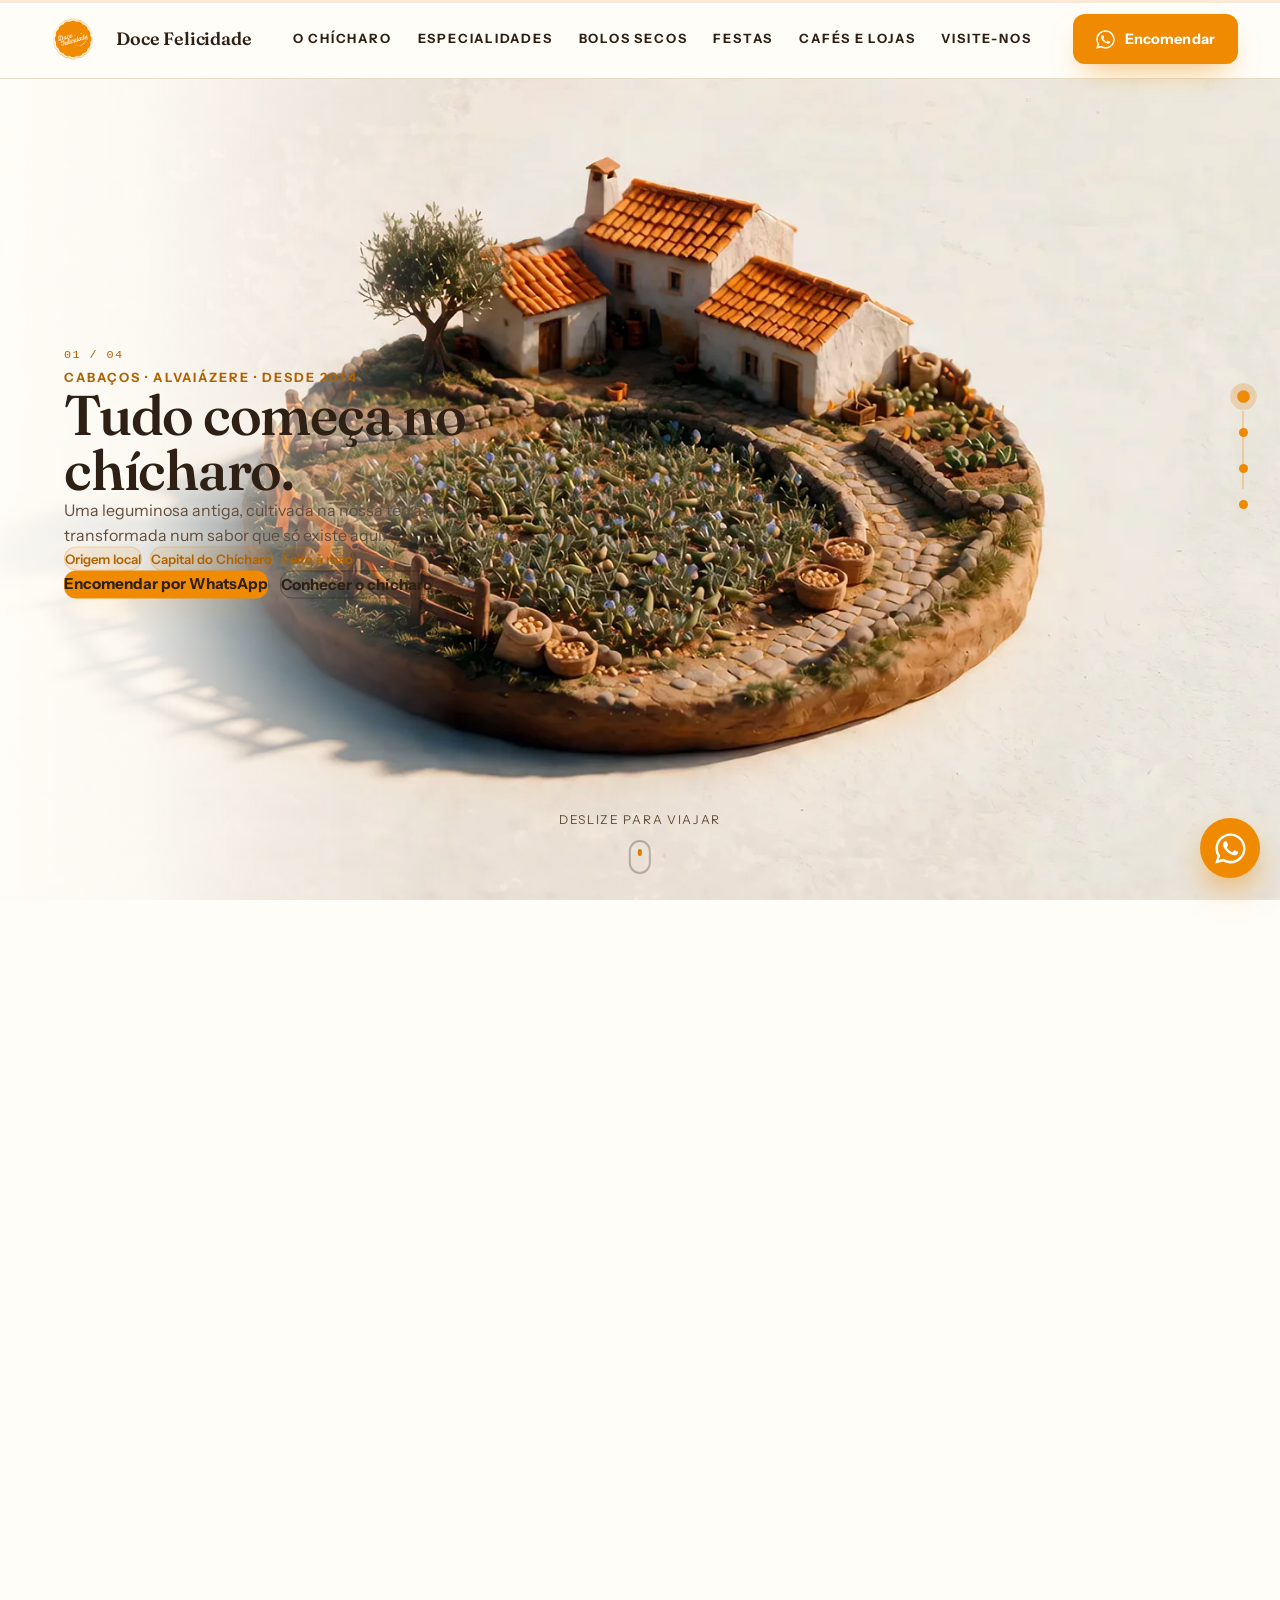
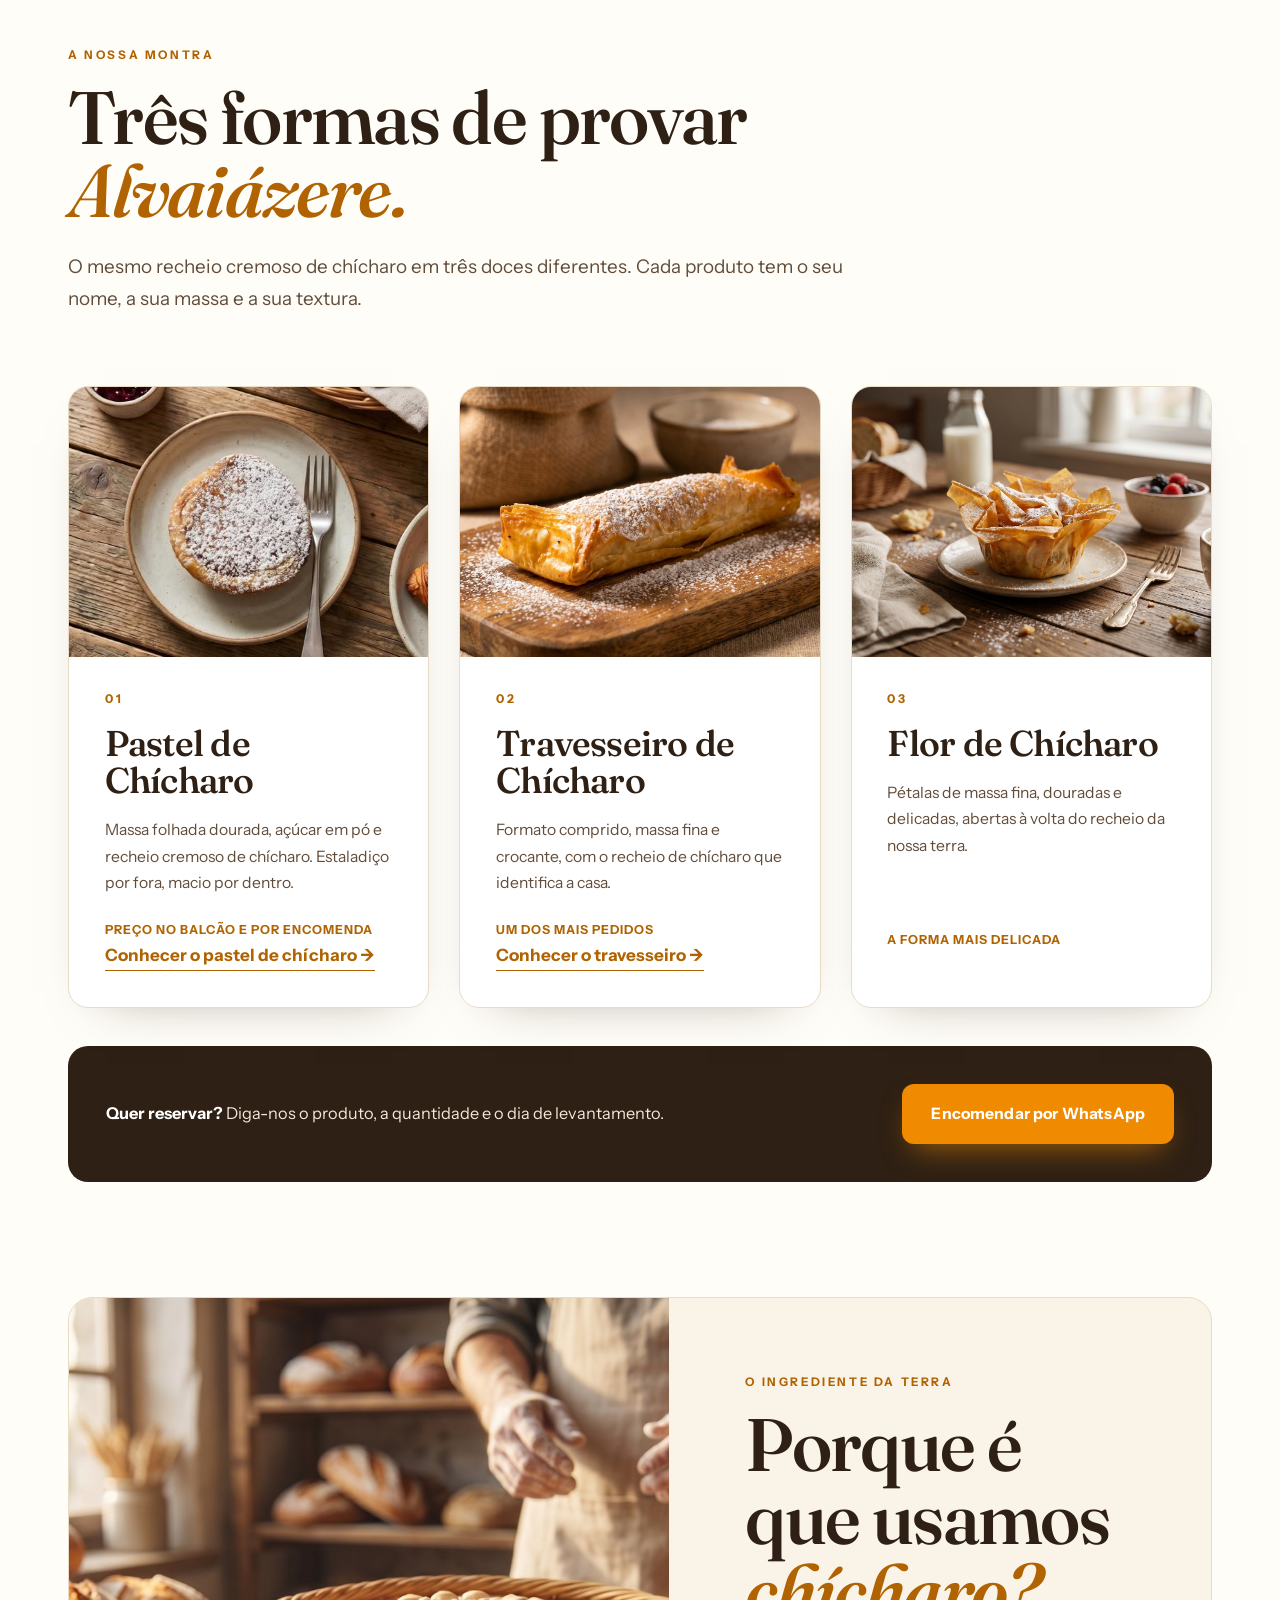
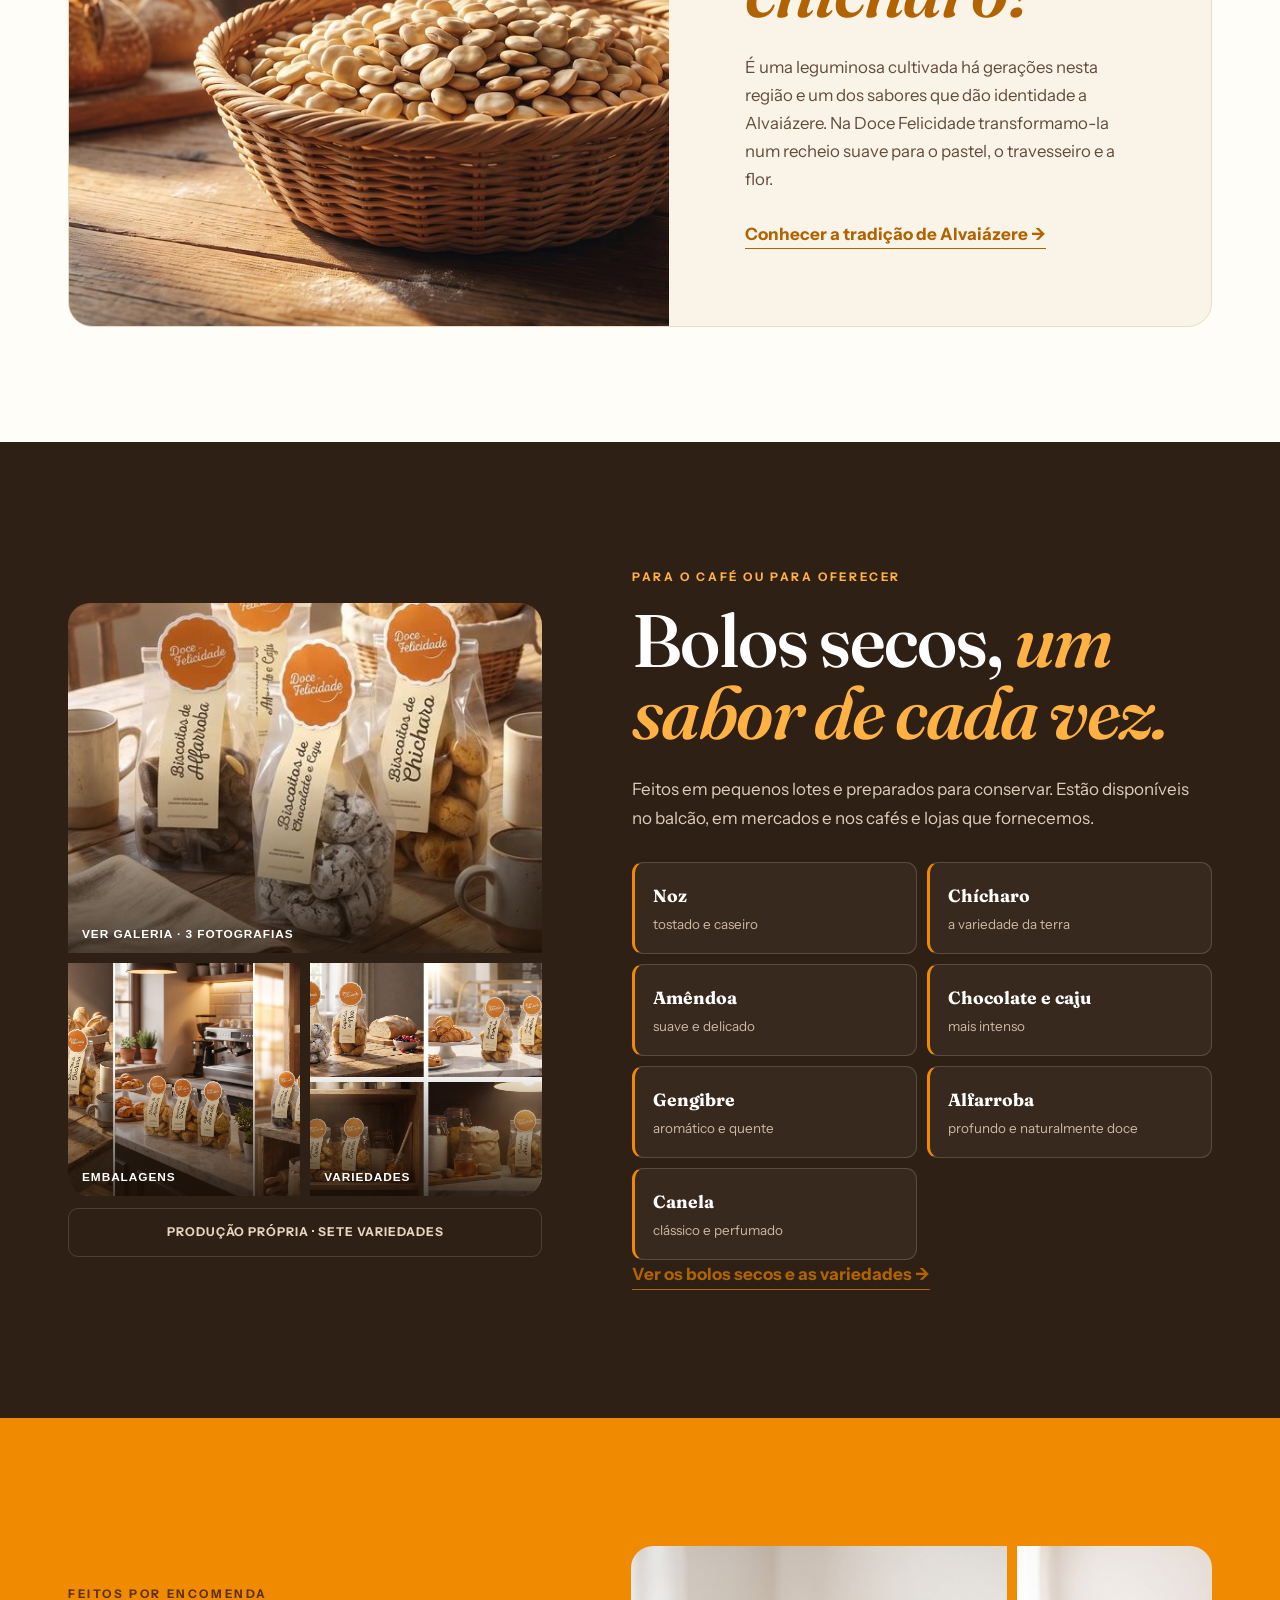
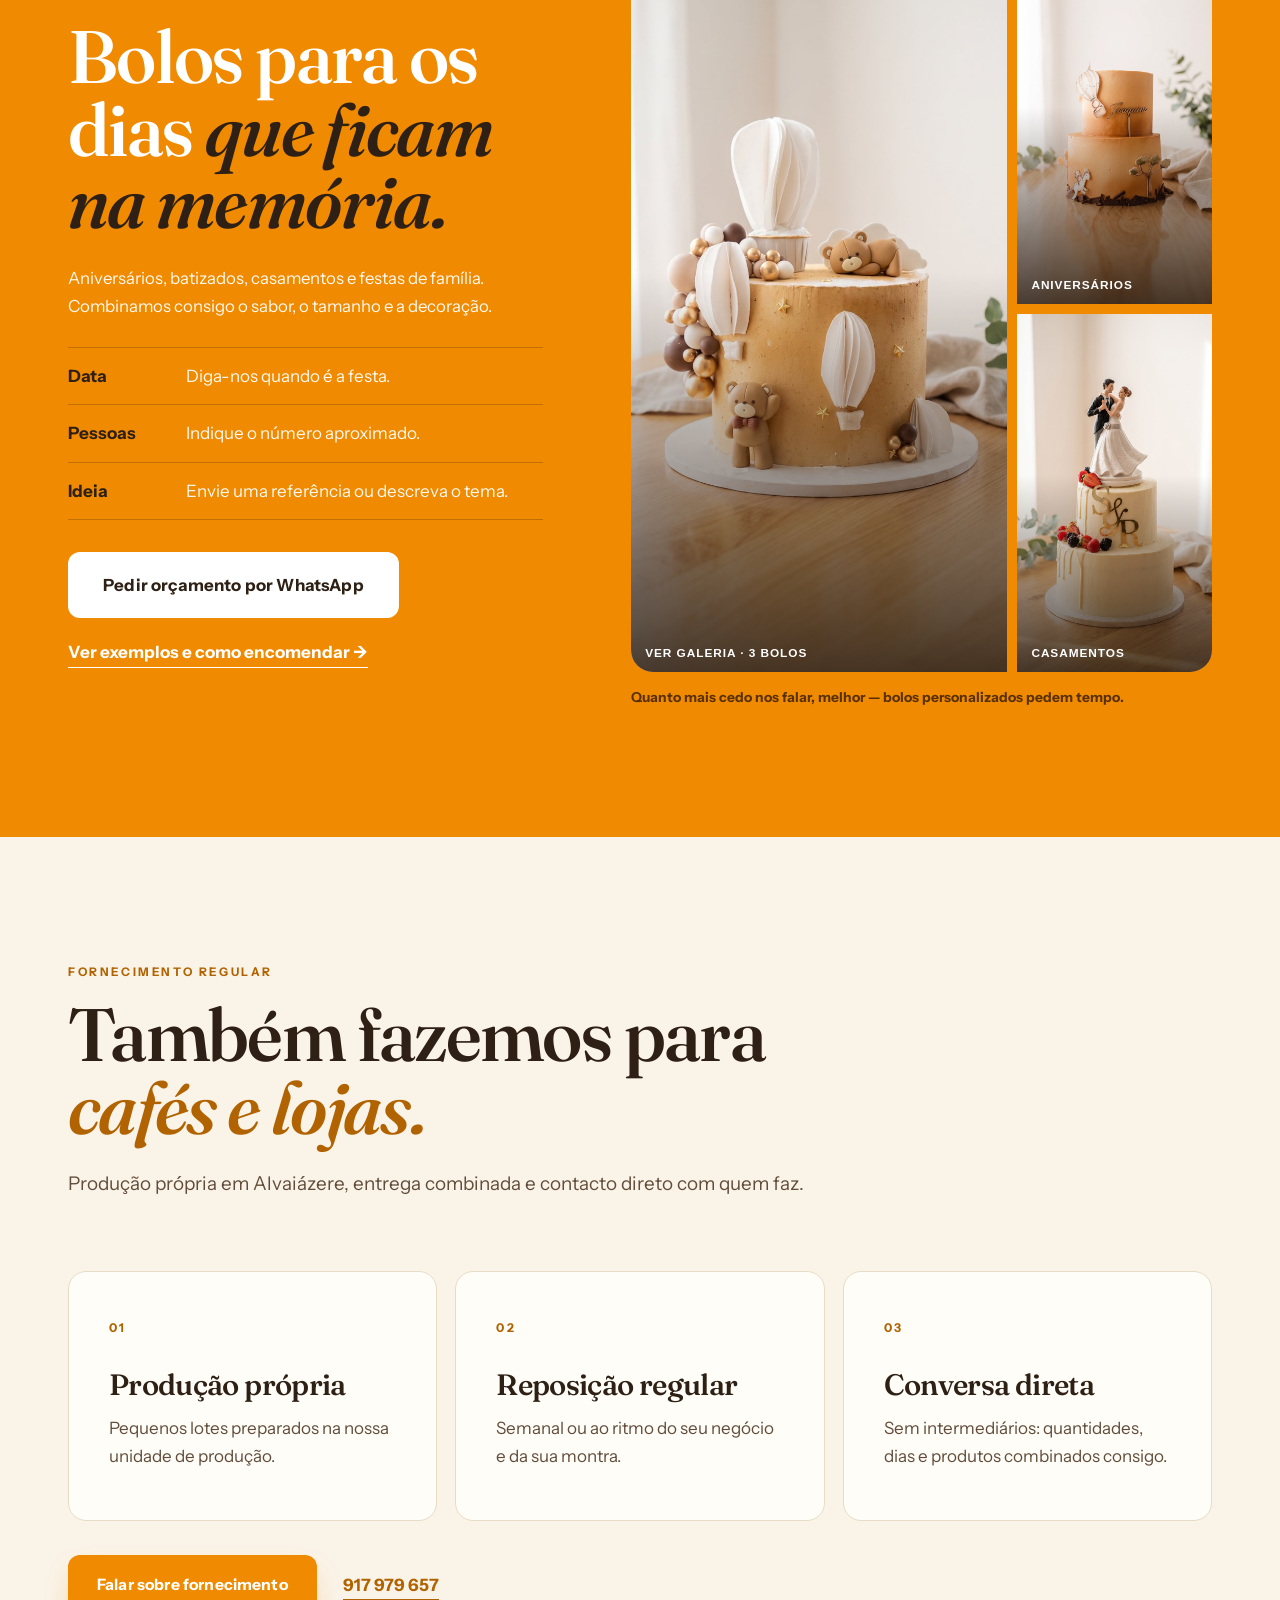
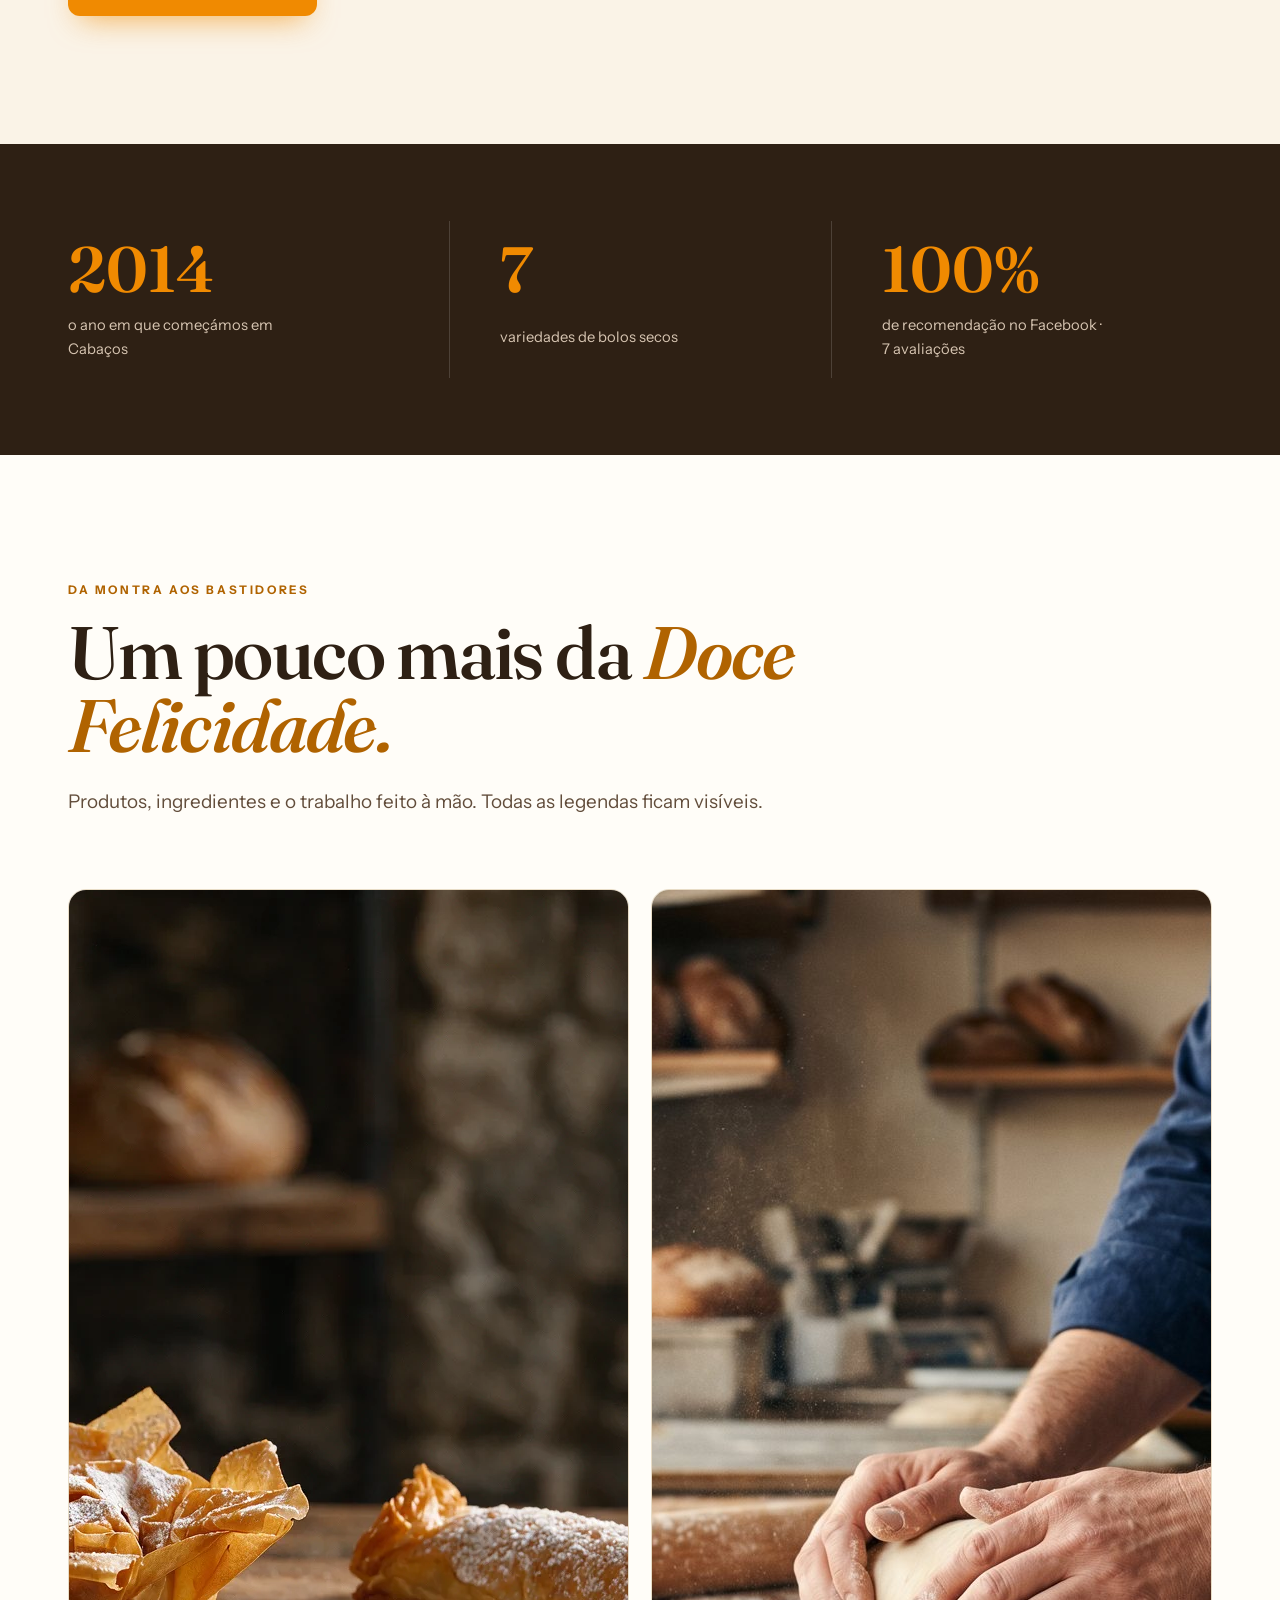
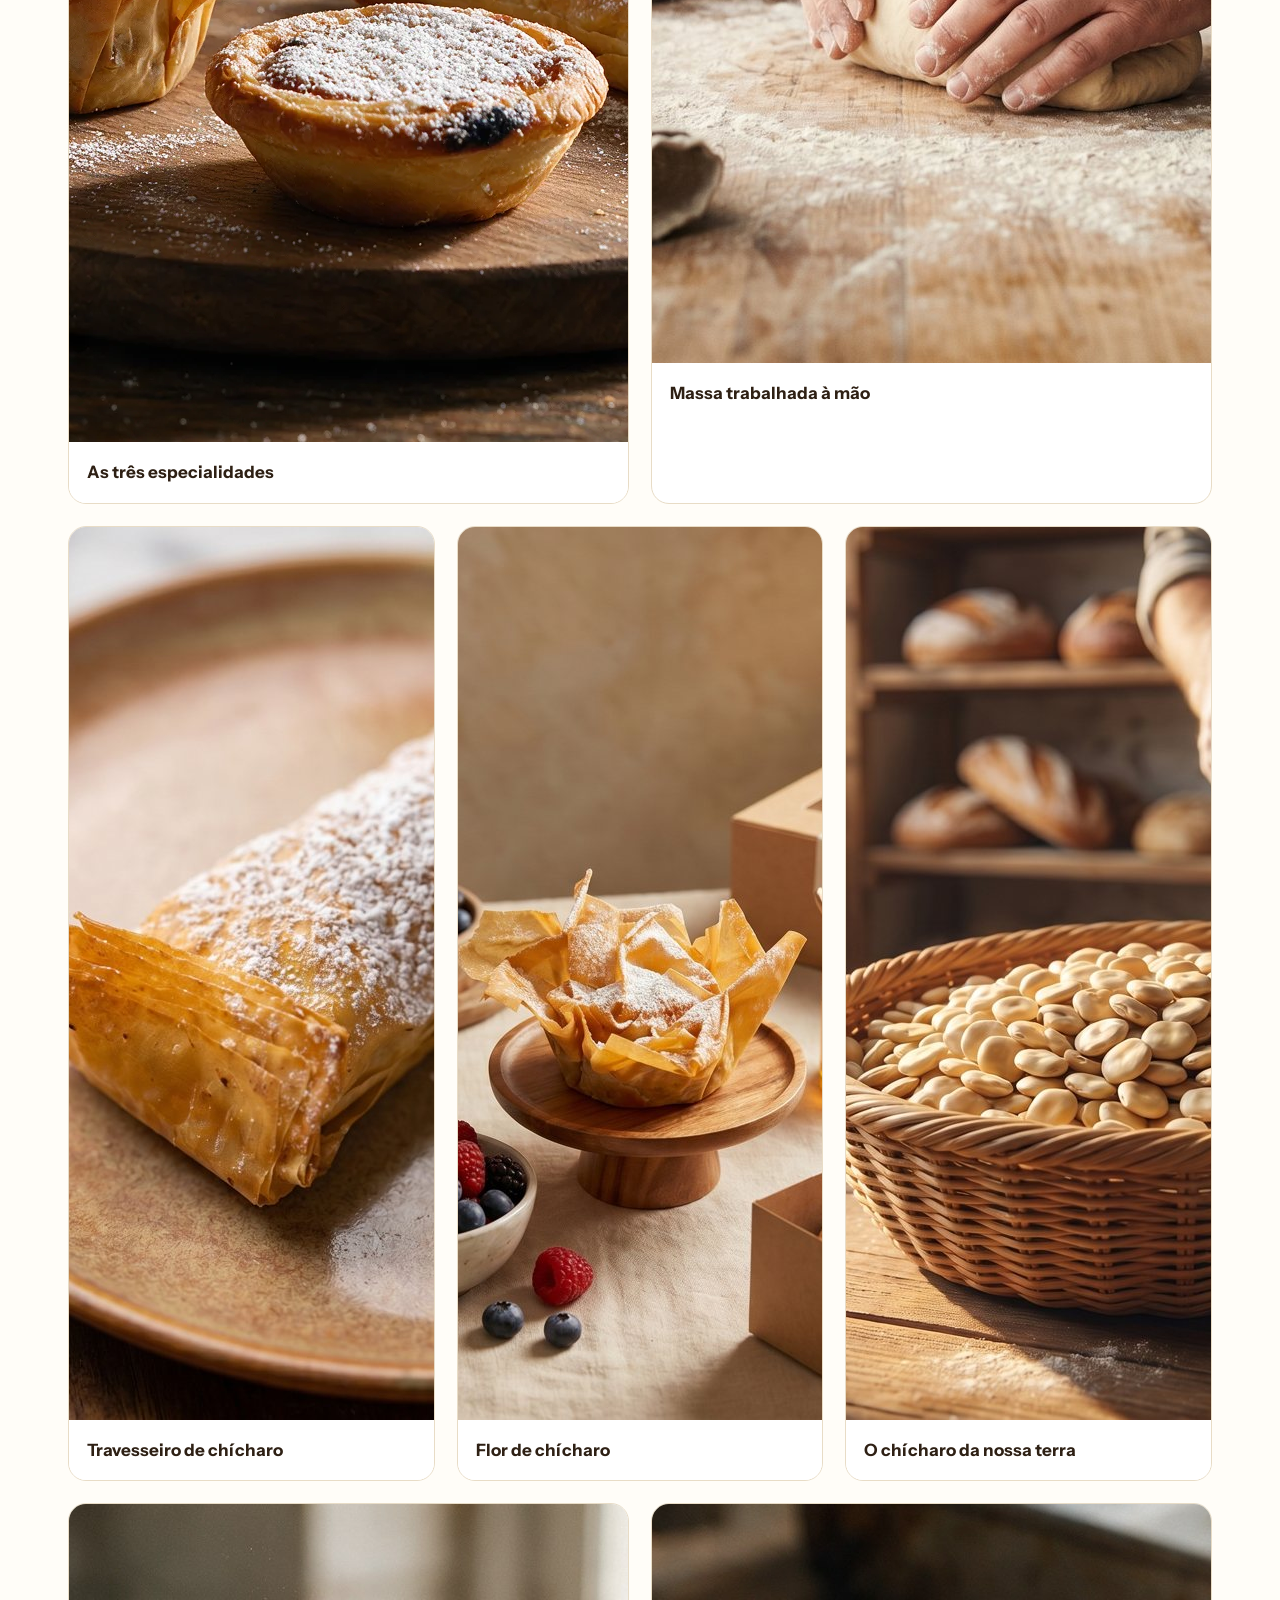
==== index.html @ 285cefdc "Garantir videos leves em ecras moveis" ====
<!DOCTYPE html>
<html lang="pt-PT">
<head>
  <meta charset="UTF-8" />
  <meta name="viewport" content="width=device-width, initial-scale=1.0" />
  <title>Doce Felicidade | Pastéis de Chícharo em Alvaiázere</title>
  <meta name="description" content="Pastéis, travesseiros e flores de chícharo feitos artesanalmente em Alvaiázere. Bolos secos e bolos de festa por encomenda." />
  <meta name="robots" content="index, follow, max-image-preview:large" />
  <link rel="canonical" href="https://docefelicidade.pt/" />
  <meta property="og:title" content="Doce Felicidade — Os doces da Capital do Chícharo" />
  <meta property="og:description" content="Doçaria artesanal de Alvaiázere desde 2014 — chícharo, travesseiros e bolos de festa por encomenda." />
  <meta property="og:image" content="https://docefelicidade.pt/imagens/especialidades-trio.webp" />
  <meta property="og:type" content="website" />
  <meta property="og:locale" content="pt_PT" />
  <meta property="og:url" content="https://docefelicidade.pt/" />
  <meta property="og:image:width" content="2048" />
  <meta property="og:image:height" content="1152" />
  <meta name="twitter:card" content="summary_large_image" />
  <meta name="twitter:title" content="Doce Felicidade | Pastéis de Chícharo em Alvaiázere" />
  <meta name="twitter:description" content="Doçaria artesanal de Alvaiázere: especialidades de chícharo, bolos secos e bolos de festa por encomenda." />
  <meta name="twitter:image" content="https://docefelicidade.pt/imagens/especialidades-trio.webp" />
  <link rel="icon" type="image/png" href="imagens/favicon.png" />
  <link rel="preload" as="image" href="assets/scroll-world/terra-poster.webp" />
  <link rel="preconnect" href="https://fonts.googleapis.com" />
  <link rel="preconnect" href="https://fonts.gstatic.com" crossorigin />
  <link href="https://fonts.googleapis.com/css2?family=Fraunces:ital,opsz,wght@0,9..144,400..700;1,9..144,400..700&family=Instrument+Sans:ital,wght@0,400..700;1,400..700&display=swap" rel="stylesheet" />
  <link rel="stylesheet" href="styles.css?v=20260718-4" />
  <script type="application/ld+json">
  {
    "@context": "https://schema.org",
    "@type": "Bakery",
    "@id": "https://docefelicidade.pt/#loja",
    "name": "Doce Felicidade",
    "url": "https://docefelicidade.pt/",
    "image": "https://docefelicidade.pt/imagens/logo.png",
    "telephone": "+351917979657",
    "email": "docefelicidade.2014@gmail.com",
    "foundingDate": "2014",
    "priceRange": "€",
    "servesCuisine": "Doçaria tradicional portuguesa",
    "address": {
      "@type": "PostalAddress",
      "streetAddress": "Rua dos Correios, n.º 32",
      "addressLocality": "Cabaços, Alvaiázere",
      "postalCode": "3250-359",
      "addressRegion": "Leiria",
      "addressCountry": "PT"
    },
    "areaServed": ["Cabaços", "Alvaiázere", "Leiria"],
    "hasMap": "https://www.google.com/maps/search/?api=1&query=Rua%20dos%20Correios%2032%2C%203250-359%20Caba%C3%A7os%2C%20Alvai%C3%A1zere",
    "openingHoursSpecification": [
      {
        "@type": "OpeningHoursSpecification",
        "dayOfWeek": ["Tuesday", "Wednesday", "Thursday", "Friday", "Saturday"],
        "opens": "07:30",
        "closes": "19:00"
      },
      {
        "@type": "OpeningHoursSpecification",
        "dayOfWeek": ["Sunday", "Monday"],
        "opens": "07:30",
        "closes": "13:00"
      }
    ],
    "sameAs": [
      "https://www.facebook.com/profile.php?id=100057396890422",
      "https://www.instagram.com/doce.felicidade.2014/"
    ]
  }
  </script>
</head>
<body>

  <!-- ===== NAV ===== -->
  <nav class="nav nav--solid">
    <a class="nav-logo" href="#top">
      <img src="imagens/logo.png" alt="Doce Felicidade" width="44" height="44" />
      <b>Doce Felicidade</b>
    </a>
    <div class="nav-links">
      <a href="#chicharo">O Chícharo</a>
      <a href="#especialidades">Especialidades</a>
      <a href="#bolos-secos">Bolos Secos</a>
      <a href="#festas">Festas</a>
      <a href="#cafes-e-lojas">Cafés e Lojas</a>
      <a href="#visitar">Visite-nos</a>
    </div>
    <div class="nav-cta">
      <a class="btn btn--primary" href="https://wa.me/351917979657?text=Ol%C3%A1!%20Vi%20o%20site%20da%20Doce%20Felicidade%20e%20queria%20fazer%20uma%20encomenda." target="_blank" rel="noopener">
        <svg viewBox="0 0 32 32" fill="currentColor" aria-hidden="true"><path d="M16 .4C7.4.4.5 7.3.5 15.9c0 2.8.7 5.4 2 7.8L.3 31.6l8.1-2.1c2.3 1.2 4.9 1.9 7.6 1.9 8.6 0 15.5-7 15.5-15.5S24.6.4 16 .4Zm0 28.3c-2.4 0-4.7-.6-6.7-1.8l-.5-.3-4.8 1.3 1.3-4.7-.3-.5a12.7 12.7 0 0 1-2-6.9C2.9 8.7 8.8 2.9 16 2.9S29 8.7 29 15.9 23.2 28.7 16 28.7Zm7.1-9.5c-.4-.2-2.3-1.1-2.6-1.3-.4-.1-.6-.2-.9.2-.3.4-1 1.3-1.2 1.5-.2.2-.4.3-.8.1-.4-.2-1.6-.6-3.1-1.9-1.1-1-1.9-2.3-2.2-2.7-.2-.4 0-.6.2-.8l.6-.7c.2-.2.3-.4.4-.7.1-.2 0-.5 0-.7-.1-.2-.9-2.1-1.2-2.9-.3-.8-.6-.7-.9-.7h-.8c-.2 0-.7.1-1 .5-.4.4-1.3 1.3-1.3 3.1s1.4 3.6 1.5 3.9c.2.2 2.7 4.2 6.6 5.9.9.4 1.6.6 2.2.8.9.3 1.7.2 2.4.1.7-.1 2.3-.9 2.6-1.8.3-.9.3-1.7.2-1.8-.1-.2-.3-.3-.7-.5Z"/></svg>
        Encomendar
      </a>
    </div>
    <button class="nav-burger" aria-label="Menu"><span></span><span></span><span></span></button>
  </nav>

  <span id="top"></span>

  <!-- ===== SCROLL WORLD — da terra ao sabor ===== -->
  <div id="scroll-world" aria-label="Uma viagem pela Doce Felicidade">
    <section data-sw-seo class="sw-seo-fallback">
      <h1>Os doces da Capital do Chícharo.</h1>
      <p>Uma viagem da terra de Alvaiázere à doçaria artesanal da Doce Felicidade.</p>
      <h2>Tudo começa no chícharo.</h2>
      <p>Uma leguminosa antiga, cultivada na nossa terra e transformada num sabor que só existe aqui.</p>
      <h2>Feito à mão, em Cabaços.</h2>
      <p>Pequenos lotes, massa trabalhada com tempo e recheio de chícharo preparado na nossa oficina.</p>
      <h2>Da nossa oficina para a região.</h2>
      <p>Ao balcão, nos mercados e nos cafés e lojas que recebem os nossos doces.</p>
      <h2>O sabor da nossa terra.</h2>
      <p>Pastel, travesseiro e flor de chícharo — três formas de provar Alvaiázere.</p>
      <p><a href="https://wa.me/351917979657?text=Ol%C3%A1!%20Vi%20o%20site%20da%20Doce%20Felicidade%20e%20queria%20fazer%20uma%20encomenda.">Encomendar por WhatsApp</a></p>
    </section>
  </div>

  <main class="after-world">
    <!-- ===== 01 · ESPECIALIDADES ===== -->
    <section class="specialties" id="especialidades">
      <div class="wrap">
        <header class="section-intro">
          <span class="eyebrow">A nossa montra</span>
          <h2>Três formas de provar <em>Alvaiázere.</em></h2>
          <p>O mesmo recheio cremoso de chícharo em três doces diferentes. Cada produto tem o seu nome, a sua massa e a sua textura.</p>
        </header>

        <div class="signature-grid">
          <article class="signature-card signature-card--pastel-solo">
            <img src="imagens/pastel-card.jpg" alt="Pastel de chícharo servido sozinho" width="520" height="880" loading="lazy" />
            <div class="signature-card__body">
              <span class="product-number">01</span>
              <h3>Pastel de Chícharo</h3>
              <p>Massa folhada dourada, açúcar em pó e recheio cremoso de chícharo. Estaladiço por fora, macio por dentro.</p>
              <span class="availability">Preço no balcão e por encomenda</span>
              <a class="text-link" href="pastel-de-chicharo/">Conhecer o pastel de chícharo →</a>
            </div>
          </article>

          <article class="signature-card">
            <img src="imagens/travesseiro-1.jpg" alt="Travesseiro de chícharo" width="1600" height="893" loading="lazy" />
            <div class="signature-card__body">
              <span class="product-number">02</span>
              <h3>Travesseiro de Chícharo</h3>
              <p>Formato comprido, massa fina e crocante, com o recheio de chícharo que identifica a casa.</p>
              <span class="availability">Um dos mais pedidos</span>
              <a class="text-link" href="travesseiro-de-chicharo/">Conhecer o travesseiro →</a>
            </div>
          </article>

          <article class="signature-card">
            <img src="imagens/flor-de-chicharo-1.jpg" alt="Flor de chícharo" width="1600" height="893" loading="lazy" />
            <div class="signature-card__body">
              <span class="product-number">03</span>
              <h3>Flor de Chícharo</h3>
              <p>Pétalas de massa fina, douradas e delicadas, abertas à volta do recheio da nossa terra.</p>
              <span class="availability">A forma mais delicada</span>
            </div>
          </article>
        </div>

        <div class="order-bar">
          <p><strong>Quer reservar?</strong> Diga-nos o produto, a quantidade e o dia de levantamento.</p>
          <a class="btn btn--primary" href="https://wa.me/351917979657?text=Ol%C3%A1!%20Queria%20fazer%20uma%20encomenda.%0AProduto%3A%20%0AQuantidade%3A%20%0AData%3A%20" target="_blank" rel="noopener">Encomendar por WhatsApp</a>
        </div>

        <article class="ingredient-story" id="chicharo">
          <div class="ingredient-story__image">
            <img src="imagens/chicharo-2.jpg" alt="Chícharo, a leguminosa tradicional de Alvaiázere" width="1600" height="893" loading="lazy" />
          </div>
          <div class="ingredient-story__copy">
            <span class="eyebrow">O ingrediente da terra</span>
            <h2>Porque é que usamos <em>chícharo?</em></h2>
            <p>É uma leguminosa cultivada há gerações nesta região e um dos sabores que dão identidade a Alvaiázere. Na Doce Felicidade transformamo-la num recheio suave para o pastel, o travesseiro e a flor.</p>
            <a class="text-link" href="https://www.cm-alvaiazere.pt/conhecer/capital-do-chicharo" target="_blank" rel="noopener">Conhecer a tradição de Alvaiázere →</a>
          </div>
        </article>
      </div>
    </section>

    <!-- ===== 02 · BOLOS SECOS ===== -->
    <section class="dry-cakes" id="bolos-secos">
      <div class="wrap dry-cakes__layout">
        <div class="dry-cakes__media">
          <div class="product-gallery product-gallery--dry" aria-label="Galeria de bolos secos">
            <button class="product-gallery__main" type="button" data-lightbox data-gallery="bolos-secos" data-full="imagens/bolos-secos-card.jpg" data-cap="Seleção de bolos secos da Doce Felicidade">
              <img src="imagens/bolos-secos-card.jpg" alt="Seleção de bolos secos da Doce Felicidade" width="510" height="880" loading="lazy" />
              <span>Ver galeria · 3 fotografias</span>
            </button>
            <button type="button" data-lightbox data-gallery="bolos-secos" data-full="imagens/bolos-secos-1.jpg" data-cap="Bolos secos em embalagem Doce Felicidade">
              <img src="imagens/bolos-secos-1.jpg" alt="Várias embalagens de bolos secos" width="1600" height="893" loading="lazy" />
              <span>Embalagens</span>
            </button>
            <button type="button" data-lightbox data-gallery="bolos-secos" data-full="imagens/bolos-secos-2.jpg" data-cap="Variedades de bolos secos">
              <img src="imagens/bolos-secos-2.jpg" alt="Diferentes variedades de bolos secos" width="1600" height="893" loading="lazy" />
              <span>Variedades</span>
            </button>
          </div>
          <span class="photo-label">Produção própria · sete variedades</span>
        </div>
        <div class="dry-cakes__copy">
          <span class="eyebrow">Para o café ou para oferecer</span>
          <h2>Bolos secos, <em>um sabor de cada vez.</em></h2>
          <p>Feitos em pequenos lotes e preparados para conservar. Estão disponíveis no balcão, em mercados e nos cafés e lojas que fornecemos.</p>
          <ul class="flavour-list" aria-label="Sete variedades de bolos secos">
            <li><strong>Noz</strong><span>tostado e caseiro</span></li>
            <li><strong>Chícharo</strong><span>a variedade da terra</span></li>
            <li><strong>Amêndoa</strong><span>suave e delicado</span></li>
            <li><strong>Chocolate e caju</strong><span>mais intenso</span></li>
            <li><strong>Gengibre</strong><span>aromático e quente</span></li>
            <li><strong>Alfarroba</strong><span>profundo e naturalmente doce</span></li>
            <li><strong>Canela</strong><span>clássico e perfumado</span></li>
          </ul>
          <a class="text-link" href="bolos-secos/">Ver os bolos secos e as variedades →</a>
        </div>
      </div>
    </section>

    <!-- ===== 03 · BOLOS DE FESTA ===== -->
    <section class="celebration" id="festas">
      <div class="wrap celebration__layout">
        <div class="celebration__copy">
          <span class="eyebrow">Feitos por encomenda</span>
          <h2>Bolos para os dias <em>que ficam na memória.</em></h2>
          <p>Aniversários, batizados, casamentos e festas de família. Combinamos consigo o sabor, o tamanho e a decoração.</p>
          <ul class="service-points">
            <li><strong>Data</strong><span>Diga-nos quando é a festa.</span></li>
            <li><strong>Pessoas</strong><span>Indique o número aproximado.</span></li>
            <li><strong>Ideia</strong><span>Envie uma referência ou descreva o tema.</span></li>
          </ul>
          <a class="btn btn--light btn--lg" href="https://wa.me/351917979657?text=Ol%C3%A1!%20Queria%20pedir%20or%C3%A7amento%20para%20um%20bolo%20de%20festa.%0AData%3A%20%0AN%C2%BA%20de%20pessoas%3A%20%0AIdeia%3A%20" target="_blank" rel="noopener">Pedir orçamento por WhatsApp</a>
          <a class="text-link text-link--light" href="bolos-de-festa/">Ver exemplos e como encomendar →</a>
        </div>
        <div class="celebration__media">
          <div class="product-gallery product-gallery--cakes" aria-label="Galeria de bolos de festa">
            <button class="product-gallery__main" type="button" data-lightbox data-gallery="bolos-festa" data-full="imagens/bolo-festa.jpg" data-cap="Bolo personalizado para aniversário">
              <img src="imagens/bolo-festa.jpg" alt="Bolo personalizado para aniversário" width="781" height="1400" loading="lazy" />
              <span>Ver galeria · 3 bolos</span>
            </button>
            <button type="button" data-lightbox data-gallery="bolos-festa" data-full="imagens/aniversario-2.jpg" data-cap="Bolo personalizado com tema de balão">
              <img src="imagens/aniversario-2.jpg" alt="Bolo personalizado com tema de balão" width="781" height="1400" loading="lazy" />
              <span>Aniversários</span>
            </button>
            <button type="button" data-lightbox data-gallery="bolos-festa" data-full="imagens/aniversario-3.jpg" data-cap="Bolo de casamento com frutos vermelhos">
              <img src="imagens/aniversario-3.jpg" alt="Bolo de casamento com frutos vermelhos" width="781" height="1400" loading="lazy" />
              <span>Casamentos</span>
            </button>
          </div>
          <p>Quanto mais cedo nos falar, melhor — bolos personalizados pedem tempo.</p>
        </div>
      </div>
    </section>

    <!-- ===== 04 · PARA CAFÉS E LOJAS ===== -->
    <section class="trade" id="cafes-e-lojas">
      <div class="wrap">
        <header class="section-intro section-intro--compact">
          <span class="eyebrow">Fornecimento regular</span>
          <h2>Também fazemos para <em>cafés e lojas.</em></h2>
          <p>Produção própria em Alvaiázere, entrega combinada e contacto direto com quem faz.</p>
        </header>
        <div class="trade-grid">
          <article><span>01</span><h3>Produção própria</h3><p>Pequenos lotes preparados na nossa unidade de produção.</p></article>
          <article><span>02</span><h3>Reposição regular</h3><p>Semanal ou ao ritmo do seu negócio e da sua montra.</p></article>
          <article><span>03</span><h3>Conversa direta</h3><p>Sem intermediários: quantidades, dias e produtos combinados consigo.</p></article>
        </div>
        <div class="trade-cta">
          <a class="btn btn--primary" href="https://wa.me/351917979657?text=Ol%C3%A1!%20Tenho%20um%20caf%C3%A9%2Floja%20e%20gostava%20de%20saber%20mais%20sobre%20fornecimento%20regular." target="_blank" rel="noopener">Falar sobre fornecimento</a>
          <a class="phone-link" href="tel:+351917979657">917 979 657</a>
        </div>
      </div>
    </section>

    <!-- ===== 05 · PROVA REAL ===== -->
    <section class="proof-band" id="confianca" aria-label="Factos sobre a Doce Felicidade">
      <div class="wrap proof-band__grid">
        <div><strong>2014</strong><span>o ano em que começámos em Cabaços</span></div>
        <div><strong>7</strong><span>variedades de bolos secos</span></div>
        <a href="https://www.facebook.com/profile.php?id=100057396890422" target="_blank" rel="noopener"><strong>100%</strong><span>de recomendação no Facebook · 7 avaliações</span></a>
      </div>
    </section>

    <!-- ===== 06 · GALERIA ===== -->
    <section class="gallery" id="galeria">
      <div class="wrap">
        <header class="section-intro section-intro--compact">
          <span class="eyebrow">Da montra aos bastidores</span>
          <h2>Um pouco mais da <em>Doce Felicidade.</em></h2>
          <p>Produtos, ingredientes e o trabalho feito à mão. Todas as legendas ficam visíveis.</p>
        </header>
        <div class="gallery-grid">
          <figure class="gallery-item gallery-item--wide" data-lightbox data-gallery="galeria-geral" data-full="imagens/especialidades-trio.webp" data-cap="Pastel, travesseiro e flor de chícharo">
            <img src="imagens/especialidades-trio.webp" alt="Pastel, travesseiro e flor de chícharo" width="2048" height="1152" loading="lazy" />
            <figcaption>As três especialidades</figcaption>
          </figure>
          <figure class="gallery-item gallery-item--wide" data-lightbox data-gallery="galeria-geral" data-full="imagens/bastidores-1.jpg" data-cap="Massa trabalhada à mão">
            <img src="imagens/bastidores-1.jpg" alt="Mãos a trabalhar a massa artesanalmente" width="1600" height="1073" loading="lazy" />
            <figcaption>Massa trabalhada à mão</figcaption>
          </figure>
          <figure class="gallery-item" data-lightbox data-gallery="galeria-geral" data-full="imagens/travesseiro-2.jpg" data-cap="Travesseiro de chícharo">
            <img src="imagens/travesseiro-2.jpg" alt="Travesseiro de chícharo" width="1600" height="893" loading="lazy" />
            <figcaption>Travesseiro de chícharo</figcaption>
          </figure>
          <figure class="gallery-item" data-lightbox data-gallery="galeria-geral" data-full="imagens/flor-de-chicharo-2.jpg" data-cap="Flor de chícharo">
            <img src="imagens/flor-de-chicharo-2.jpg" alt="Flor de chícharo" width="1600" height="893" loading="lazy" />
            <figcaption>Flor de chícharo</figcaption>
          </figure>
          <figure class="gallery-item" data-lightbox data-gallery="galeria-geral" data-full="imagens/chicharo-2.jpg" data-cap="Chícharo de Alvaiázere">
            <img src="imagens/chicharo-2.jpg" alt="Chícharo de Alvaiázere" width="1600" height="893" loading="lazy" />
            <figcaption>O chícharo da nossa terra</figcaption>
          </figure>
          <figure class="gallery-item gallery-item--wide" data-lightbox data-gallery="galeria-geral" data-full="imagens/finalizados-pastel-chicharo.jpg" data-cap="Pastéis de chícharo finalizados à mão">
            <img src="imagens/finalizados-pastel-chicharo.jpg" alt="Pastéis de chícharo a receber açúcar em pó, finalizados à mão" width="1760" height="1328" loading="lazy" />
            <figcaption>Finalizados à mão</figcaption>
          </figure>
          <figure class="gallery-item gallery-item--wide" data-lightbox data-gallery="galeria-geral" data-full="imagens/ingredientes-chicharo.jpg" data-cap="Chícharo e ingredientes da nossa produção">
            <img src="imagens/ingredientes-chicharo.jpg" alt="Chícharo, farinha, ovos, açúcar e manteiga usados na produção" width="1760" height="1328" loading="lazy" />
            <figcaption>Ingredientes da nossa produção</figcaption>
          </figure>
        </div>
      </div>
    </section>

    <!-- ===== 07 · QUEM SOMOS ===== -->
    <section class="about" id="sobre">
      <div class="wrap about__layout">
        <div class="about__media">
          <img src="imagens/bastidores-1.jpg" alt="Mãos a trabalhar a massa na oficina" width="1600" height="1073" loading="lazy" />
        </div>
        <div class="about__copy">
          <span class="eyebrow">Uma família de Cabaços</span>
          <h2>Quem vende é quem <em>amassa, recheia e coze.</em></h2>
          <p>A Doce Felicidade nasceu em 2014. Trabalhamos em pequenos lotes, com tempo e contacto direto com quem encomenda.</p>
          <p>Vendemos ao balcão, em mercados da região, por encomenda e através dos cafés e lojas que recebem os nossos produtos.</p>
        </div>
      </div>
    </section>

    <!-- ===== 08 · COMO ENCOMENDAR ===== -->
    <section class="ordering" id="como-encomendar">
      <div class="wrap">
        <header class="section-intro section-intro--compact">
          <span class="eyebrow">É simples</span>
          <h2>Como fazer uma <em>encomenda.</em></h2>
        </header>
        <ol class="order-steps">
          <li><span>01</span><div><h3>Escolha</h3><p>Diga-nos se quer pastel, travesseiro, flor, bolos secos ou um bolo de festa.</p></div></li>
          <li><span>02</span><div><h3>Fale connosco</h3><p>Envie uma mensagem com quantidades e data. Respondemos e combinamos tudo consigo.</p></div></li>
          <li><span>03</span><div><h3>Levante ou receba</h3><p>Levantamento na loja de Cabaços ou entrega a combinar na região de Alvaiázere.</p></div></li>
        </ol>
        <div class="ordering__cta">
          <a class="btn btn--primary btn--lg" href="https://wa.me/351917979657?text=Ol%C3%A1!%20Vi%20o%20site%20da%20Doce%20Felicidade%20e%20queria%20fazer%20uma%20encomenda." target="_blank" rel="noopener">Começar encomenda no WhatsApp</a>
        </div>
      </div>
    </section>

    <!-- ===== 09 · VISITE-NOS ===== -->
    <section class="store" id="visitar">
      <div class="store__photo">
        <img src="imagens/exterior-loja.jpg" alt="Exterior real da loja Doce Felicidade em Cabaços" width="1600" height="1069" loading="lazy" />
      </div>
      <div class="wrap store__card-wrap">
        <address class="store-card">
          <span class="eyebrow">A loja em Cabaços</span>
          <h2>Venha visitar-<em>nos.</em></h2>
          <p class="store-card__name">Doce Felicidade</p>
          <p><strong>Rua dos Correios, n.º 32</strong><br />3250-359 Cabaços, Alvaiázere</p>
          <div class="store-hours">
            <p><strong>Terça a sábado</strong><br /><time datetime="07:30">07:30</time>–<time datetime="19:00">19:00</time></p>
            <p><strong>Domingo e segunda</strong><br /><time datetime="07:30">07:30</time>–<time datetime="13:00">13:00</time></p>
          </div>
          <p><a href="tel:+351917979657">917 979 657</a><br /><a href="mailto:docefelicidade.2014@gmail.com">docefelicidade.2014@gmail.com</a></p>
          <div class="store-card__actions">
            <a class="btn btn--primary" href="https://www.google.com/maps/search/?api=1&query=Rua%20dos%20Correios%2032%2C%203250-359%20Caba%C3%A7os%2C%20Alvai%C3%A1zere" target="_blank" rel="noopener">Abrir no Google Maps</a>
            <a class="text-link" href="https://wa.me/351917979657?text=Ol%C3%A1!%20Vi%20o%20site%20da%20Doce%20Felicidade%20e%20queria%20fazer%20uma%20encomenda." target="_blank" rel="noopener">Falar connosco →</a>
          </div>
        </address>
      </div>
    </section>
  </main>

  <!-- ===== FOOTER ===== -->
  <footer class="site-footer">
    <div class="wrap site-footer__grid">
      <div class="site-footer__brand">
        <img src="imagens/logo.png" alt="Doce Felicidade" width="640" height="453" />
        <div><strong>Doce Felicidade</strong><span>Doçaria artesanal · Cabaços · desde 2014</span></div>
      </div>
      <nav class="site-footer__links" aria-label="Rodapé">
      <a href="pastel-de-chicharo/">Pastel de chícharo</a>
      <a href="travesseiro-de-chicharo/">Travesseiro</a>
      <a href="bolos-secos/">Bolos secos</a>
      <a href="bolos-de-festa/">Bolos de festa</a>
      <a href="lojas/">Visite-nos</a>
      </nav>
      <div class="site-footer__contact">
        <a href="tel:+351917979657">917 979 657</a>
        <a href="mailto:docefelicidade.2014@gmail.com">docefelicidade.2014@gmail.com</a>
        <a href="https://www.instagram.com/doce.felicidade.2014/" target="_blank" rel="noopener">Instagram</a>
        <a href="https://www.facebook.com/profile.php?id=100057396890422" target="_blank" rel="noopener">Facebook</a>
      </div>
    </div>
    <div class="wrap site-footer__bottom">
      <span>© 2014–<span id="year">2026</span> Doce Felicidade.</span>
      <span>Rua dos Correios, 32 · Cabaços</span>
    </div>
  </footer>

  <!-- ===== FLOATING WHATSAPP ===== -->
  <a class="wa-float" href="https://wa.me/351917979657?text=Ol%C3%A1!%20Vi%20o%20site%20da%20Doce%20Felicidade%20e%20queria%20fazer%20uma%20encomenda." target="_blank" rel="noopener" aria-label="Encomendar pelo WhatsApp">
    <svg viewBox="0 0 32 32" fill="currentColor" aria-hidden="true"><path d="M16 .4C7.4.4.5 7.3.5 15.9c0 2.8.7 5.4 2 7.8L.3 31.6l8.1-2.1c2.3 1.2 4.9 1.9 7.6 1.9 8.6 0 15.5-7 15.5-15.5S24.6.4 16 .4Zm0 28.3c-2.4 0-4.7-.6-6.7-1.8l-.5-.3-4.8 1.3 1.3-4.7-.3-.5a12.7 12.7 0 0 1-2-6.9C2.9 8.7 8.8 2.9 16 2.9S29 8.7 29 15.9 23.2 28.7 16 28.7Zm7.1-9.5c-.4-.2-2.3-1.1-2.6-1.3-.4-.1-.6-.2-.9.2-.3.4-1 1.3-1.2 1.5-.2.2-.4.3-.8.1-.4-.2-1.6-.6-3.1-1.9-1.1-1-1.9-2.3-2.2-2.7-.2-.4 0-.6.2-.8l.6-.7c.2-.2.3-.4.4-.7.1-.2 0-.5 0-.7-.1-.2-.9-2.1-1.2-2.9-.3-.8-.6-.7-.9-.7h-.8c-.2 0-.7.1-1 .5-.4.4-1.3 1.3-1.3 3.1s1.4 3.6 1.5 3.9c.2.2 2.7 4.2 6.6 5.9.9.4 1.6.6 2.2.8.9.3 1.7.2 2.4.1.7-.1 2.3-.9 2.6-1.8.3-.9.3-1.7.2-1.8-.1-.2-.3-.3-.7-.5Z"/></svg>
  </a>

  <!-- ===== LIGHTBOX ===== -->
  <div class="lightbox" id="lightbox">
    <div class="lb-stage">
      <img class="lb-img" src="" alt="" />
      <div class="lb-cap"></div>
    </div>
    <button class="lb-close" aria-label="Fechar">✕</button>
    <button class="lb-prev" aria-label="Anterior">‹</button>
    <button class="lb-next" aria-label="Seguinte">›</button>
  </div>

  <!-- ===== SCRIPTS ===== -->
  <script src="vendor/lenis.min.js"></script>
  <script src="scroll-world-engine.js?v=20260718-4"></script>
  <script>
    mountScrollWorld(document.getElementById("scroll-world"), {
      hint: "Deslize para viajar",
      nav: false,
      atmosphere: false,
      diveScroll: 1.5,
      connScroll: 0.9,
      crossfade: 0.18,
      sectionCrossfades: [0.18, 0.18, 0.48],
      scrollMobileFactor: 1.2,
      sections: [
        {
          id: "terra", label: "A terra",
          still: "assets/scroll-world/terra.webp",
          poster: "assets/scroll-world/terra-poster.webp",
          posterMobile: "assets/scroll-world/terra-poster-m.webp?v=20260718-3",
          clip: "assets/scroll-world/video/terra.mp4",
          clipMobile: "assets/scroll-world/video/terra-m.mp4?v=20260718-3",
          accent: "#d97c00", scroll: 1.65, linger: 0.22,
          eyebrow: "Cabaços · Alvaiázere · desde 2014",
          title: "Tudo começa no chícharo.",
          body: "Uma leguminosa antiga, cultivada na nossa terra e transformada num sabor que só existe aqui.",
          tags: ["Origem local", "Capital do Chícharo", "Feito à mão"],
          cta: {
            primary: { label: "Encomendar por WhatsApp", href: "https://wa.me/351917979657?text=Ol%C3%A1!%20Vi%20o%20site%20da%20Doce%20Felicidade%20e%20queria%20fazer%20uma%20encomenda." },
            secondary: { label: "Conhecer o chícharo", href: "#chicharo" }
          }
        },
        {
          id: "oficina", label: "A oficina",
          still: "assets/scroll-world/oficina.webp",
          poster: "assets/scroll-world/oficina-poster.webp",
          posterMobile: "assets/scroll-world/oficina-poster-m.webp?v=20260718-3",
          clip: "assets/scroll-world/video/oficina.mp4",
          clipMobile: "assets/scroll-world/video/oficina-m.mp4?v=20260718-3",
          accent: "#f08a01", scroll: 1.55, linger: 0.28,
          eyebrow: "Pequenos lotes",
          title: "Feito à mão, em Cabaços.",
          body: "Massa trabalhada com tempo e recheio de chícharo preparado na nossa oficina familiar.",
          tags: ["Produção própria", "Desde 2014"]
        },
        {
          id: "comunidade", label: "A comunidade",
          still: "assets/scroll-world/comunidade.webp",
          poster: "assets/scroll-world/comunidade-poster.webp",
          posterMobile: "assets/scroll-world/comunidade-poster-m.webp?v=20260718-3",
          clip: "assets/scroll-world/video/comunidade.mp4",
          clipMobile: "assets/scroll-world/video/comunidade-m.mp4?v=20260718-3",
          accent: "#d97c00", scroll: 1.5, linger: 0.25,
          eyebrow: "Da oficina para a região",
          title: "Um doce que aproxima.",
          body: "Ao balcão, nos mercados e nos cafés e lojas que recebem regularmente os nossos doces.",
          tags: ["Cafés e lojas", "Mercados", "Encomendas"]
        },
        {
          id: "produtos", label: "O sabor",
          still: "assets/scroll-world/produtos.webp",
          poster: "assets/scroll-world/produtos-poster.webp",
          posterMobile: "assets/scroll-world/produtos-poster-m.webp?v=20260718-3",
          clip: "assets/scroll-world/video/produtos.mp4",
          clipMobile: "assets/scroll-world/video/produtos-m.mp4?v=20260718-3",
          accent: "#f08a01", scroll: 1.8, linger: 0.46,
          eyebrow: "O sabor da nossa terra",
          title: "Três formas de provar Alvaiázere.",
          body: "Pastel, travesseiro e flor de chícharo — escolha o seu e fale diretamente connosco.",
          tags: ["Pastel", "Travesseiro", "Flor de Chícharo"],
          cta: {
            primary: { label: "Encomendar por WhatsApp", href: "https://wa.me/351917979657?text=Ol%C3%A1!%20Vi%20o%20site%20da%20Doce%20Felicidade%20e%20queria%20fazer%20uma%20encomenda." },
            secondary: { label: "Ver especialidades", href: "#especialidades" }
          }
        }
      ],
      connectors: [
        "assets/scroll-world/video/terra-oficina.mp4",
        "assets/scroll-world/video/oficina-comunidade.mp4",
        null
      ],
      connectorsMobile: [
        "assets/scroll-world/video/terra-oficina-m.mp4?v=20260718-3",
        "assets/scroll-world/video/oficina-comunidade-m.mp4?v=20260718-3",
        null
      ]
    });
  </script>
  <script src="scroll-cinematic.js"></script>
</body>
</html>
---- styles.css ----
/* ===========================================================
   Doce Felicidade — REDESIGN "Jornal da Padaria"
   Editorial · rústico-premium · LARANJA #F08A01 + BRANCO
   =========================================================== */
:root {
  --orange:      #f08a01;   /* sampled from logo.png */
  --orange-600:  #d97c00;
  --orange-700:  #b06300;
  --orange-tint: #fdf1df;
  --paper:       #fffdf8;   /* base */
  --cream:       #faf3e7;
  --cream-2:     #f3e8d5;
  --line:        #e8dcc6;
  --ink:         #2e2014;   /* deep warm brown */
  --ink-soft:    #624d3b;
  --maxw:        1240px;
  --serif: "Fraunces", "Georgia", serif;
  --sans:  "Instrument Sans", system-ui, -apple-system, sans-serif;
  --sh:    0 24px 60px -28px rgba(46, 32, 20, .45);
  --sh-sm: 0 10px 30px -16px rgba(46, 32, 20, .35);
}

* { margin: 0; padding: 0; box-sizing: border-box; }
html { -webkit-text-size-adjust: 100%; scrollbar-width: thin; scrollbar-color: var(--orange) var(--cream); }
body {
  background: var(--paper);
  color: var(--ink);
  font-family: var(--sans);
  font-size: 17px;
  line-height: 1.68;
  overflow-x: hidden;
  -webkit-font-smoothing: antialiased;
}
img { display: block; max-width: 100%; }
a { color: inherit; text-decoration: none; }
::selection { background: var(--orange); color: #fff; }

h1, h2, h3 { font-family: var(--serif); font-weight: 560; line-height: .98; letter-spacing: -0.022em; }
em.o { font-style: italic; color: var(--orange); }

.wrap { max-width: var(--maxw); margin: 0 auto; padding: 0 clamp(20px, 4vw, 48px); }
.sec { padding: clamp(72px, 10vw, 150px) 0; }
.sec--cream { background: var(--cream); }
.sec--rule { border-top: 1px solid var(--line); }

/* numbered editorial section head */
.sec-head { display: flex; align-items: baseline; gap: 18px; margin-bottom: clamp(36px, 5vw, 64px); }
.sec-head .no { font-family: var(--serif); font-style: italic; font-size: 1.05rem; color: var(--orange); flex: none; }
.sec-head .rule { flex: 1; height: 1px; background: var(--line); align-self: center; }
.sec-head .lbl { font-size: .78rem; font-weight: 700; letter-spacing: .26em; text-transform: uppercase; color: var(--ink-soft); flex: none; }
.sec-title { font-size: clamp(2.6rem, 6.4vw, 5rem); margin-bottom: clamp(20px, 3vw, 34px); }
.sec-title.center { text-align: center; }
.lead { color: var(--ink-soft); font-size: 1.12rem; max-width: 58ch; }

/* ---------- Buttons ---------- */
.btn {
  display: inline-flex; align-items: center; gap: 10px;
  font-weight: 700; font-size: .98rem; letter-spacing: .01em;
  padding: 16px 28px; border-radius: 12px; cursor: pointer;
  border: 1.5px solid transparent; transition: transform .25s ease, box-shadow .25s ease, background .25s, color .25s, border-color .25s;
  white-space: nowrap;
}
.btn svg { width: 19px; height: 19px; flex: none; }
.btn--primary { background: var(--orange); color: #fff; box-shadow: 0 14px 30px -12px rgba(240,138,1,.65); }
.btn--primary:hover { background: var(--orange-600); transform: translateY(-2px); }
.btn--ink { background: var(--ink); color: #fff; }
.btn--ink:hover { background: #000; transform: translateY(-2px); }
.btn--ghost { background: transparent; color: var(--ink); border-color: var(--ink); }
.btn--ghost:hover { background: var(--ink); color: var(--paper); transform: translateY(-2px); }
.btn--white { background: #fff; color: var(--orange-700); }
.btn--white:hover { transform: translateY(-2px); box-shadow: 0 14px 30px -14px rgba(0,0,0,.4); }
.btn--lg { padding: 18px 34px; font-size: 1.05rem; }

/* ---------- Nav ---------- */
.nav {
  position: fixed; top: 0; left: 0; right: 0; z-index: 60;
  display: flex; align-items: center; justify-content: space-between;
  padding: 14px clamp(18px, 3.4vw, 42px);
  transition: background .35s ease, box-shadow .35s ease;
}
.nav--solid { background: var(--paper); backdrop-filter: none; box-shadow: 0 1px 0 var(--line); }
.nav-logo { display: flex; align-items: center; gap: 12px; }
.nav-logo img { height: 44px; width: auto; }
.nav-logo b { font-family: var(--serif); font-weight: 600; font-size: 1.12rem; letter-spacing: -.01em; }
.nav:not(.nav--solid) .nav-logo b,
.nav:not(.nav--solid) .nav-links a { color: #fff; text-shadow: 0 1px 14px rgba(0,0,0,.4); }
.nav-links { display: flex; align-items: center; gap: 26px; }
.nav-links a { font-size: .8rem; font-weight: 700; letter-spacing: .14em; text-transform: uppercase; opacity: 1; transition: color .2s; }
.nav-links a:hover { color: var(--orange); opacity: 1; }
.nav-cta { display: flex; align-items: center; gap: 14px; }
.nav-cta .btn { padding: 12px 22px; font-size: .9rem; }
.nav-burger { display: none; background: none; border: 0; cursor: pointer; flex-direction: column; gap: 5px; padding: 8px; z-index: 71; }
.nav-burger span { width: 26px; height: 2px; background: currentColor; color: var(--ink); border-radius: 2px; transition: .3s; }
.nav:not(.nav--solid) .nav-burger span { color: #fff; }

/* ---------- Cinematic scrub ---------- */
.cine { position: relative; background: var(--ink); }
.cine--hero { height: 460vh; }
.cine--push { height: 360vh; }
.cine .sticky { position: sticky; top: 0; height: 100vh; width: 100%; overflow: hidden; background: var(--ink); }
.cine canvas { position: absolute; inset: 0; width: 100%; height: 100%; }
.cine .scrim {
  position: absolute; inset: 0; pointer-events: none;
  background:
    linear-gradient(180deg, rgba(20,12,5,.5) 0%, transparent 30%),
    linear-gradient(0deg, rgba(20,12,5,.72) 0%, transparent 46%);
}

/* hero copy — editorial, bottom-left */
.hero-copy {
  position: absolute; left: clamp(20px, 5vw, 64px); right: clamp(20px, 5vw, 64px);
  bottom: clamp(84px, 11vh, 120px); z-index: 10;
  display: grid; gap: 20px; justify-items: start; max-width: 880px;
  will-change: opacity, transform;
}
.hero-logo { height: clamp(70px, 9vw, 104px); width: auto; filter: drop-shadow(0 8px 22px rgba(0,0,0,.35)); }
.hero-kicker { color: #fff; font-size: .8rem; font-weight: 700; letter-spacing: .3em; text-transform: uppercase; opacity: .92; text-shadow: 0 1px 12px rgba(0,0,0,.5); }
.hero-title {
  color: #fff; font-size: clamp(3rem, 9.6vw, 7.4rem); font-weight: 560;
  text-shadow: 0 8px 46px rgba(0,0,0,.55);
}
.hero-title em { font-style: italic; color: var(--orange); }
.hero-tag { color: rgba(255,255,255,.94); font-size: clamp(1.02rem, 2.2vw, 1.3rem); max-width: 42ch; text-shadow: 0 2px 18px rgba(0,0,0,.6); }
.hero-ctas { display: flex; gap: 14px; flex-wrap: wrap; margin-top: 6px; }

/* scrubbed lines (push section) */
.cine-overlay { position: absolute; inset: 0; z-index: 10; }
.reveal-line {
  position: absolute; left: 50%; top: 50%; transform: translate(-50%,-50%);
  width: max-content; max-width: 88vw; opacity: 0; color: #fff; text-align: center;
  font-family: var(--serif); font-weight: 560; font-size: clamp(2rem, 5.8vw, 4.4rem);
  letter-spacing: -.02em; text-shadow: 0 6px 40px rgba(0,0,0,.65); will-change: opacity, transform;
}
.reveal-line em { font-style: italic; color: var(--orange); }
.reveal-line small { display: block; font-family: var(--sans); font-weight: 600; font-size: .34em; letter-spacing: .24em; text-transform: uppercase; opacity: .9; margin-top: 16px; }

.scroll-hint {
  position: absolute; bottom: 26px; left: 50%; transform: translateX(-50%); z-index: 12;
  font-size: .7rem; font-weight: 700; letter-spacing: .34em; text-transform: uppercase;
  color: rgba(255,255,255,.85); transition: opacity .4s; animation: bob 1.9s ease-in-out infinite;
}
@keyframes bob { 0%,100%{ transform: translateX(-50%) translateY(0);} 50%{ transform: translateX(-50%) translateY(7px);} }
.cine .progress { position: absolute; left: 0; right: 0; bottom: 0; height: 3px; background: rgba(255,255,255,.18); z-index: 12; }
.cine .progress-fill { height: 100%; width: 0; background: var(--orange); box-shadow: 0 0 16px rgba(240,138,1,.9); }

/* ---------- Scroll World — da terra ao sabor ---------- */
#scroll-world,
#scroll-world.sw-root {
  --sw-bg: var(--paper);
  --sw-ink: var(--ink);
  --sw-ink-soft: var(--ink-soft);
  --sw-accent: var(--orange);
  --sw-font-display: var(--serif);
  --sw-font-body: var(--sans);
  position: relative;
  isolation: isolate;
  background: var(--paper);
}
#scroll-world .sw-sky { background: var(--paper); }
#scroll-world .sw-copylayer::before {
  width: min(46vw, 650px);
  background: linear-gradient(90deg,
    rgba(255,253,248,.96) 0%,
    rgba(255,253,248,.84) 24%,
    rgba(255,253,248,.38) 48%,
    transparent 78%);
}
#scroll-world .sw-copy { width: min(40vw, 490px); }
#scroll-world .sw-copy__num { color: var(--orange-700); }
#scroll-world .sw-copy__eyebrow {
  font-family: var(--sans);
  color: var(--orange-700);
}
#scroll-world .sw-copy__title {
  font-family: var(--serif);
  font-weight: 560;
  letter-spacing: -.022em;
}
#scroll-world .sw-copy__body { color: var(--ink-soft); }
#scroll-world .sw-copy__tags li {
  color: var(--orange-700);
  background: rgba(240,138,1,.1);
  border-color: rgba(217,124,0,.24);
}
#scroll-world .sw-btn {
  border-radius: 12px;
  font-family: var(--sans);
  font-weight: 700;
}
#scroll-world .sw-btn--primary {
  background: var(--orange);
  box-shadow: 0 14px 30px -12px rgba(240,138,1,.58);
}
#scroll-world .sw-btn--ghost { border-color: rgba(46,32,20,.45); }
#scroll-world .sw-route__dot i,
#scroll-world .sw-route::before,
#scroll-world .sw-scrollbar span { background: var(--orange); }
#scroll-world .sw-route__label { display: none; }
#scroll-world .sw-hint { color: var(--ink-soft); }

/* The final source frame contains two generated fragments floating in empty
   space. Feather a small paper-coloured patch over that unused corner. */
#scroll-world .sw-scene--dive.sw-scene--section-3::after {
  content: "";
  position: absolute;
  z-index: 2;
  top: 0;
  right: 0;
  width: 36%;
  height: 29%;
  pointer-events: none;
  background: linear-gradient(90deg, rgba(255,253,248,0), rgba(255,253,248,.98) 18%, #fffdf8 42%);
  -webkit-mask-image: linear-gradient(to bottom, #000 0 68%, transparent 100%);
  mask-image: linear-gradient(to bottom, #000 0 68%, transparent 100%);
}
.sw-seo-fallback {
  max-width: var(--maxw);
  margin: 0 auto;
  padding: 120px clamp(20px,4vw,48px) 80px;
}
.sw-seo-fallback h1,
.sw-seo-fallback h2 { margin: 28px 0 12px; }
.sw-seo-fallback p { max-width: 64ch; color: var(--ink-soft); }

/* ---------- Scroll reveal ---------- */
.reveal,
.reveal.in { opacity: 1; transform: none; }
.reveal.d1,
.reveal.d2,
.reveal.d3 { transition-delay: 0s; }

/* ---------- Editorial split ---------- */
.ed-split { display: grid; grid-template-columns: 1.02fr .98fr; gap: clamp(32px, 6vw, 84px); align-items: center; }
.ed-media { position: relative; }
.ed-media img, .ed-media .imgph { width: 100%; border-radius: 14px; box-shadow: var(--sh); }
.ed-media::before {
  content: ""; position: absolute; inset: -16px auto auto -16px; width: 46%; height: 46%;
  border-top: 2px solid var(--orange); border-left: 2px solid var(--orange); border-radius: 14px 0 0 0; pointer-events: none;
}
.ed-copy p + p { margin-top: 16px; }
/* ---------- Estrelas — menu cards ---------- */
.menu-cards { display: grid; grid-template-columns: repeat(3, 1fr); gap: clamp(20px, 3vw, 36px); }
.mcard { position: relative; }
.mcard .ph { border-radius: 14px; overflow: hidden; box-shadow: var(--sh-sm); }
.mcard .ph img { width: 100%; aspect-ratio: 16/10; object-fit: cover; transition: transform .7s cubic-bezier(.2,.7,.2,1); }
.mcard:hover .ph img { transform: scale(1.05); }
.mcard .row { display: flex; align-items: baseline; gap: 12px; margin-top: 18px; border-bottom: 1px solid var(--line); padding-bottom: 12px; }
.mcard .row h3 { font-size: clamp(1.5rem, 2.4vw, 1.9rem); }
.mcard .row .idx { font-family: var(--serif); font-style: italic; color: var(--orange); font-size: 1rem; }
.mcard .row .dots { flex: 1; border-bottom: 2px dotted var(--line); transform: translateY(-6px); }
.mcard .row .tag { font-size: .68rem; font-weight: 700; letter-spacing: .2em; text-transform: uppercase; color: var(--orange-700); }
.mcard p { margin-top: 12px; color: var(--ink-soft); font-size: .98rem; }
.origin-note {
  display: grid;
  grid-template-columns: minmax(150px,.55fr) minmax(0,1.7fr) auto;
  gap: clamp(18px,3vw,38px);
  align-items: center;
  margin-top: clamp(38px,5vw,60px);
  padding: clamp(22px,3vw,32px);
  border-top: 1px solid var(--line);
  border-bottom: 1px solid var(--line);
}
.origin-note__label {
  color: var(--orange-700);
  font-size: .72rem;
  font-weight: 800;
  letter-spacing: .18em;
  text-transform: uppercase;
}
.origin-note h3 { font-family: var(--serif); font-size: clamp(1.35rem,2.4vw,1.8rem); margin-bottom: 6px; }
.origin-note p { color: var(--ink-soft); max-width: 68ch; }

/* ---------- Bolos secos ---------- */
.stamps { display: flex; flex-wrap: wrap; gap: 12px; margin: 0 0 44px; }
.stamp {
  border: 1.5px dashed var(--orange); color: var(--ink); background: var(--paper);
  font-weight: 700; font-size: .9rem; padding: 11px 20px; border-radius: 8px;
}
.flavour-grid { display: grid; grid-template-columns: repeat(2, minmax(0, 1fr)); gap: 12px; }
.flavour {
  display: grid;
  gap: 3px;
  padding: 15px 16px;
  border: 1px solid var(--line);
  border-left: 3px solid var(--orange);
  border-radius: 10px;
  background: var(--paper);
}
.flavour strong { font-family: var(--serif); font-size: 1.08rem; }
.flavour span { color: var(--ink-soft); font-size: .88rem; line-height: 1.45; }
.duo { display: grid; grid-template-columns: 1fr 1fr; gap: clamp(16px, 2.4vw, 28px); }
.duo .tile { aspect-ratio: auto; }
.tile { position: relative; border-radius: 14px; overflow: hidden; box-shadow: var(--sh-sm); cursor: pointer; background: var(--cream-2); }
.tile img { width: 100%; height: 100%; object-fit: cover; transition: transform .7s cubic-bezier(.2,.7,.2,1), filter .4s; }
.tile:hover img { transform: scale(1.05); }
.tile .cap {
  position: absolute; left: 12px; bottom: 12px; z-index: 2;
  background: rgba(255,253,248,.92); color: var(--ink); font-size: .72rem; font-weight: 700;
  letter-spacing: .14em; text-transform: uppercase; padding: 7px 12px; border-radius: 8px;
  opacity: 1; transform: none; transition: background .2s;
}
.tile:hover .cap { background: var(--paper); }

/* ---------- Banda laranja (aniversário) ---------- */
.band { background: var(--orange); color: #fff; padding: clamp(64px, 8vw, 110px) 0; }
.band .sec-head .rule { background: rgba(255,255,255,.4); }
.band .sec-head .no, .band .sec-head .lbl { color: #fff; }
.band .sec-title { color: #fff; }
.band .sec-title em { color: var(--ink); font-style: italic; }
.band .lead { color: rgba(255,255,255,.92); }
.band-inner { display: grid; grid-template-columns: 1.1fr .9fr; gap: clamp(28px, 5vw, 64px); align-items: center; }
.band .grid-3 { margin-top: 0; }

/* ---------- Grids ---------- */
.grid-3 { display: grid; grid-template-columns: repeat(3, 1fr); gap: clamp(14px, 2vw, 22px); }
.grid-3 .tile { aspect-ratio: 1/1; }
.grid-3--tall .tile { aspect-ratio: 3/4.4; } /* bolos de aniversário — fotos verticais */
.masonry { columns: 3; column-gap: 18px; }
.masonry .tile { display: inline-block; width: 100%; margin: 0 0 18px; break-inside: avoid; }

/* ---------- Testemunhos ---------- */
.quotes { display: grid; grid-template-columns: 1fr 1fr; gap: clamp(18px, 2.6vw, 30px); }
.quote { position: relative; background: var(--paper); border: 1px solid var(--line); border-radius: 14px; padding: 40px 36px 30px; }
.quote::before { content: "“"; position: absolute; top: -6px; left: 24px; font-family: var(--serif); font-size: 5.4rem; line-height: 1; color: var(--orange); }
.quote p { font-family: var(--serif); font-style: italic; font-size: 1.16rem; line-height: 1.5; padding-top: 18px; }
.quote .who { margin-top: 20px; font-weight: 700; font-size: .95rem; display: flex; align-items: center; gap: 10px; }
.quote .who::before { content: ""; width: 26px; height: 2px; background: var(--orange); }
.quote .who span { font-weight: 500; color: var(--ink-soft); }

/* ---------- Placeholder de imagem (drop-in) ---------- */
.imgph { position: relative; background: repeating-linear-gradient(45deg, var(--cream-2) 0 14px, #eee0c8 14px 28px); display: grid; place-items: center; overflow: hidden; border-radius: 14px; }
.imgph > img { width: 100%; height: 100%; object-fit: cover; }
.imgph__fb { display: none; text-align: center; padding: 26px; color: var(--ink-soft); }
.imgph.is-missing > img { display: none; }
.imgph.is-missing .imgph__fb { display: grid; gap: 10px; justify-items: center; }
.imgph__name { font-weight: 800; color: var(--orange-700); font-size: 1rem; background: var(--paper); padding: 7px 16px; border-radius: 8px; border: 1.5px dashed var(--orange); }
.imgph__fb small { font-size: .82rem; max-width: 30ch; }
.tile.imgph { aspect-ratio: 1/1; }

/* ---------- About ---------- */
.about-media .imgph, .about-media img { aspect-ratio: 4/5; object-fit: cover; width: 100%; border-radius: 14px; box-shadow: var(--sh); }

/* ---------- Visite-nos ---------- */
.visit { display: grid; grid-template-columns: .92fr 1.08fr; gap: clamp(24px, 4vw, 52px); align-items: stretch; }
.visit .info { display: flex; flex-direction: column; gap: 22px; }
.visit .addr { font-family: var(--serif); font-size: clamp(1.35rem, 2.4vw, 1.7rem); line-height: 1.35; }
.visit .addr b { color: var(--orange-700); }
.visit .exterior img, .visit .exterior .imgph { width: 100%; aspect-ratio: 16/10; object-fit: cover; border-radius: 14px; box-shadow: var(--sh-sm); }
.visit .btn-row { display: flex; flex-wrap: wrap; gap: 14px; }
.visit .map-wrap { border-radius: 14px; overflow: hidden; box-shadow: var(--sh); min-height: 380px; }
.visit iframe { width: 100%; height: 100%; min-height: 380px; border: 0; display: block; }

/* ===========================================================
   POST-SCROLL REBUILD
   A clear, readable shopfront after the cinematic experience.
   =========================================================== */
#scroll-world,
#scroll-world.sw-root { isolation: auto; }

.after-world {
  position: relative;
  z-index: 1;
  background: var(--paper);
}
.after-world section[id],
.after-world article[id] { scroll-margin-top: 88px; }
.after-world em { color: var(--orange-700); font-style: italic; }
.after-world p { color: var(--ink-soft); }

.eyebrow {
  display: block;
  margin-bottom: 18px;
  color: var(--orange-700);
  font-size: .74rem;
  font-weight: 800;
  letter-spacing: .22em;
  line-height: 1.3;
  text-transform: uppercase;
}
.section-intro {
  display: grid;
  gap: 0;
  max-width: 850px;
  margin-bottom: clamp(40px, 6vw, 72px);
}
.section-intro--compact { max-width: 740px; }
.section-intro h2,
.ingredient-story h2,
.dry-cakes h2,
.celebration h2,
.about h2,
.store-card h2 {
  font-size: clamp(2.55rem, 5.8vw, 5.25rem);
  line-height: .98;
}
.section-intro p {
  max-width: 64ch;
  margin-top: 24px;
  font-size: clamp(1rem, 1.5vw, 1.18rem);
}
.text-link,
.phone-link {
  display: inline-flex;
  width: fit-content;
  color: var(--orange-700);
  font-weight: 750;
  border-bottom: 1px solid currentColor;
}
.text-link:hover,
.phone-link:hover { color: var(--orange); }

/* Signature products */
.specialties { padding: clamp(82px, 10vw, 148px) 0 clamp(72px, 9vw, 132px); }
.signature-grid {
  display: grid;
  grid-template-columns: repeat(3, minmax(0, 1fr));
  gap: clamp(16px, 2.4vw, 30px);
}
.signature-card {
  min-width: 0;
  overflow: hidden;
  background: #fff;
  border: 1px solid var(--line);
  border-radius: 20px;
  box-shadow: 0 20px 50px -38px rgba(46,32,20,.55);
}
.signature-card > img {
  width: 100%;
  height: auto;
  aspect-ratio: 4 / 3;
  object-fit: cover;
  background: var(--cream-2);
}
.signature-card__body {
  display: flex;
  min-height: 330px;
  flex-direction: column;
  align-items: flex-start;
  padding: clamp(24px, 2.8vw, 36px);
}
.product-number {
  margin-bottom: 20px;
  color: var(--orange-700);
  font: 700 .76rem/1 var(--sans);
  letter-spacing: .22em;
}
.signature-card h3 {
  margin-bottom: 18px;
  font-size: clamp(1.7rem, 2.8vw, 2.45rem);
  line-height: 1.04;
}
.signature-card p { font-size: .98rem; }
.availability {
  margin-top: auto;
  padding-top: 24px;
  color: var(--orange-700);
  font-size: .78rem;
  font-weight: 800;
  letter-spacing: .08em;
  text-transform: uppercase;
}
.order-bar {
  display: flex;
  align-items: center;
  justify-content: space-between;
  gap: 28px;
  margin: clamp(24px, 3vw, 38px) 0 clamp(68px, 9vw, 126px);
  padding: clamp(24px, 3.2vw, 38px);
  background: var(--ink);
  border-radius: 20px;
}
.order-bar p { color: #f3e7d7; font-size: 1.02rem; }
.order-bar strong { color: #fff; }

.ingredient-story {
  display: grid;
  grid-template-columns: 1.05fr .95fr;
  align-items: stretch;
  overflow: hidden;
  background: var(--cream);
  border: 1px solid var(--line);
  border-radius: 24px;
}
.ingredient-story__image img {
  width: 100%;
  height: 100%;
  min-height: 530px;
  object-fit: cover;
}
.ingredient-story__copy {
  display: flex;
  flex-direction: column;
  justify-content: center;
  align-items: flex-start;
  padding: clamp(34px, 6vw, 82px);
}
.ingredient-story__copy p { margin: 26px 0; font-size: 1.05rem; }

/* Dry cakes: the varieties are always readable */
.dry-cakes {
  padding: clamp(80px, 10vw, 144px) 0;
  color: #fff;
  background: var(--ink);
}
.dry-cakes__layout {
  display: grid;
  grid-template-columns: .9fr 1.1fr;
  gap: clamp(38px, 7vw, 92px);
  align-items: center;
}
.dry-cakes__media { position: relative; }
.dry-cakes__media img {
  width: 100%;
  aspect-ratio: 4 / 5;
  object-fit: cover;
  border-radius: 22px;
}
.product-gallery {
  display: grid;
  gap: 10px;
  overflow: hidden;
  border-radius: 22px;
}
.product-gallery button {
  position: relative;
  min-width: 0;
  min-height: 0;
  overflow: hidden;
  padding: 0;
  color: #fff;
  background: var(--cream-2);
  border: 0;
  cursor: zoom-in;
}
.product-gallery button::after {
  content: "";
  position: absolute;
  inset: 45% 0 0;
  background: linear-gradient(transparent, rgba(28,17,8,.78));
  pointer-events: none;
}
.product-gallery button img,
.dry-cakes__media .product-gallery button img,
.celebration__media .product-gallery button img {
  width: 100%;
  height: 100%;
  aspect-ratio: auto;
  object-fit: cover;
  border-radius: 0;
  box-shadow: none;
  transition: transform .55s ease;
}
.product-gallery button:hover img { transform: scale(1.035); }
.product-gallery button:focus-visible { outline: 3px solid #fff; outline-offset: -5px; }
.product-gallery button span {
  position: absolute;
  z-index: 2;
  right: 14px;
  bottom: 12px;
  left: 14px;
  color: #fff;
  font-size: .74rem;
  font-weight: 800;
  letter-spacing: .08em;
  text-align: left;
  text-transform: uppercase;
}
.product-gallery--dry {
  grid-template-columns: repeat(2, minmax(0, 1fr));
  grid-template-rows: 1.2fr .8fr;
  aspect-ratio: 4 / 5;
}
.product-gallery--dry .product-gallery__main { grid-column: 1 / -1; }
.product-gallery--cakes {
  grid-template-columns: 1.45fr .75fr;
  grid-template-rows: repeat(2, minmax(0, 1fr));
  aspect-ratio: 4 / 5;
}
.product-gallery--cakes .product-gallery__main { grid-row: 1 / -1; }
.photo-label {
  position: absolute;
  right: 18px;
  bottom: 18px;
  left: 18px;
  padding: 13px 16px;
  color: var(--ink);
  background: rgba(255,253,248,.95);
  border-radius: 10px;
  font-size: .76rem;
  font-weight: 800;
  letter-spacing: .08em;
  text-align: center;
  text-transform: uppercase;
}
.dry-cakes__media .photo-label {
  position: static;
  display: block;
  margin-top: 12px;
  color: #e7d5c2;
  background: transparent;
  border: 1px solid rgba(255,255,255,.15);
}
.dry-cakes .eyebrow { color: #ffb143; }
.dry-cakes h2 { color: #fff; }
.dry-cakes h2 em { color: #ffb143; }
.dry-cakes__copy > p { margin: 26px 0 30px; color: #ddcdbd; }
.flavour-list {
  display: grid;
  grid-template-columns: repeat(2, minmax(0, 1fr));
  gap: 10px;
  list-style: none;
}
.flavour-list li {
  display: grid;
  gap: 2px;
  min-height: 92px;
  align-content: center;
  padding: 16px 18px;
  border: 1px solid rgba(255,255,255,.16);
  border-left: 3px solid var(--orange);
  border-radius: 11px;
  background: rgba(255,255,255,.045);
}
.flavour-list strong { font-family: var(--serif); font-size: 1.1rem; }
.flavour-list span { color: #cdb8a3; font-size: .84rem; }

/* Celebration */
.celebration { padding: clamp(80px, 10vw, 142px) 0; background: var(--orange); }
.celebration__layout {
  display: grid;
  grid-template-columns: .9fr 1.1fr;
  gap: clamp(38px, 7vw, 88px);
  align-items: center;
}
.celebration .eyebrow { color: #5b3200; }
.celebration h2 { color: #fff; }
.celebration h2 em { color: var(--ink); }
.celebration__copy > p { margin: 26px 0; color: #fff8ed; font-size: 1.05rem; }
.service-points { display: grid; gap: 0; margin: 6px 0 32px; list-style: none; }
.service-points li {
  display: grid;
  grid-template-columns: 100px 1fr;
  gap: 18px;
  padding: 14px 0;
  border-top: 1px solid rgba(46,32,20,.24);
}
.service-points li:last-child { border-bottom: 1px solid rgba(46,32,20,.24); }
.service-points strong { color: var(--ink); }
.service-points span { color: #fff8ed; }
.btn--light { background: #fff; color: var(--ink); }
.btn--light:hover { transform: translateY(-2px); box-shadow: 0 16px 34px -18px rgba(46,32,20,.7); }
.celebration__media > img {
  width: 100%;
  aspect-ratio: 4 / 5;
  object-fit: cover;
  border-radius: 22px;
  box-shadow: 0 28px 60px -28px rgba(46,32,20,.7);
}
.celebration__media p {
  margin-top: 14px;
  color: #593100;
  font-size: .86rem;
  font-weight: 700;
}

/* Trade */
.trade { padding: clamp(82px, 10vw, 146px) 0; background: var(--cream); }
.trade-grid {
  display: grid;
  grid-template-columns: repeat(3, minmax(0, 1fr));
  gap: 18px;
}
.trade-grid article {
  min-height: 250px;
  padding: clamp(26px, 3.2vw, 40px);
  background: var(--paper);
  border: 1px solid var(--line);
  border-radius: 18px;
}
.trade-grid article > span { color: var(--orange-700); font-size: .76rem; font-weight: 800; letter-spacing: .18em; }
.trade-grid h3 { margin: 30px 0 14px; font-size: clamp(1.45rem, 2.3vw, 2rem); }
.trade-cta { display: flex; align-items: center; gap: 26px; margin-top: 34px; }

/* Facts */
.proof-band { padding: clamp(52px, 6vw, 78px) 0; color: #fff; background: var(--ink); }
.proof-band__grid { display: grid; grid-template-columns: repeat(3, 1fr); }
.proof-band__grid > * {
  display: grid;
  gap: 12px;
  padding: 16px clamp(22px, 4vw, 50px);
  border-left: 1px solid rgba(255,255,255,.15);
}
.proof-band__grid > *:first-child { padding-left: 0; border-left: 0; }
.proof-band strong { color: var(--orange); font: 600 clamp(2.8rem, 5vw, 4.9rem)/1 var(--serif); }
.proof-band span { max-width: 23ch; color: #d6c4b1; font-size: .92rem; }

/* Gallery, captions never hidden */
.gallery { padding: clamp(82px, 10vw, 144px) 0; }
.gallery-grid {
  display: grid;
  grid-template-columns: repeat(12, 1fr);
  gap: clamp(12px, 2vw, 22px);
}
.gallery-item {
  grid-column: span 4;
  overflow: hidden;
  background: #fff;
  border: 1px solid var(--line);
  border-radius: 18px;
  cursor: pointer;
}
.gallery-item--wide { grid-column: span 6; }
.gallery-item img {
  width: 100%;
  aspect-ratio: 4 / 3;
  object-fit: cover;
  transition: transform .6s ease;
}
.gallery-item:hover img { transform: scale(1.025); }
.gallery-item figcaption {
  padding: 16px 18px;
  color: var(--ink);
  background: #fff;
  font-weight: 750;
}

/* About */
.about { padding: clamp(82px, 10vw, 144px) 0; background: var(--cream); }
.about__layout {
  display: grid;
  grid-template-columns: 1.05fr .95fr;
  gap: clamp(38px, 7vw, 90px);
  align-items: center;
}
.about__media img {
  width: 100%;
  aspect-ratio: 5 / 4;
  object-fit: cover;
  border-radius: 22px;
}
.about__copy p { margin-top: 24px; font-size: 1.03rem; }

/* Ordering */
.ordering { padding: clamp(82px, 10vw, 142px) 0; }
.order-steps {
  display: grid;
  grid-template-columns: repeat(3, 1fr);
  gap: 16px;
  list-style: none;
}
.order-steps li {
  min-height: 230px;
  padding: clamp(24px, 3vw, 38px);
  background: var(--cream);
  border: 1px solid var(--line);
  border-radius: 18px;
}
.order-steps li > span { display: block; margin-bottom: 38px; color: var(--orange-700); font-weight: 800; letter-spacing: .18em; }
.order-steps h3 { margin-bottom: 12px; font-size: 1.6rem; }
.order-steps p { font-size: .94rem; }
.ordering__cta { display: flex; justify-content: center; margin-top: 38px; }

/* Store: real photo and factual address */
.store { position: relative; padding-bottom: clamp(70px, 8vw, 110px); background: var(--cream); }
.store__photo img {
  width: 100%;
  height: clamp(480px, 62vw, 760px);
  object-fit: cover;
  object-position: center center;
}
.store__card-wrap { position: relative; margin-top: clamp(-170px, -13vw, -110px); }
.store-card {
  display: grid;
  max-width: 570px;
  gap: 18px;
  padding: clamp(30px, 5vw, 64px);
  color: var(--ink);
  background: var(--paper);
  border: 1px solid var(--line);
  border-radius: 22px;
  box-shadow: var(--sh);
  font-style: normal;
}
.store-card .eyebrow { margin-bottom: 0; }
.store-card h2 { margin: 2px 0 12px; }
.store-card__name { color: var(--orange-700) !important; font-weight: 800; text-transform: uppercase; letter-spacing: .12em; }
.store-card p { font-size: 1.03rem; }
.store-card__actions { display: flex; flex-wrap: wrap; align-items: center; gap: 22px; margin-top: 8px; }
.store-hours { display: grid; grid-template-columns: repeat(2, minmax(0, 1fr)); gap: 12px; }
.store-hours p { padding: 14px 16px; background: var(--cream); border: 1px solid var(--line); border-radius: 12px; font-size: .92rem; }
.text-link--light { display: block; margin-top: 20px; color: #fff; }

/* Footer */
.site-footer { padding: clamp(56px, 7vw, 88px) 0 28px; color: #e9dac9; background: #21150d; }
.site-footer__grid {
  display: grid;
  grid-template-columns: 1.35fr .8fr 1fr;
  gap: clamp(32px, 5vw, 74px);
  align-items: start;
}
.site-footer__brand { display: flex; gap: 18px; align-items: center; }
.site-footer__brand img { width: 66px; height: 66px; object-fit: contain; }
.site-footer__brand div { display: grid; gap: 3px; }
.site-footer__brand strong { color: #fff; font: 600 1.4rem/1.1 var(--serif); }
.site-footer__brand span { color: #bda993; font-size: .84rem; }
.site-footer__links,
.site-footer__contact { display: grid; gap: 10px; }
.site-footer a { color: #e9dac9; }
.site-footer a:hover { color: var(--orange); }
.site-footer__bottom {
  display: flex;
  justify-content: space-between;
  gap: 18px;
  margin-top: 46px;
  padding-top: 22px;
  color: #a58f7a;
  border-top: 1px solid rgba(255,255,255,.12);
  font-size: .8rem;
}

@media (max-width: 980px) {
  .signature-grid { grid-template-columns: 1fr; }
  .signature-card { display: grid; grid-template-columns: .9fr 1.1fr; }
  .signature-card > img { height: 100%; aspect-ratio: auto; }
  .signature-card__body { min-height: 280px; }
  .ingredient-story,
  .dry-cakes__layout,
  .celebration__layout,
  .about__layout { grid-template-columns: 1fr; }
  .ingredient-story__image img { min-height: 400px; max-height: 560px; }
  .dry-cakes__media { max-width: 650px; }
  .dry-cakes__media img,
  .celebration__media img { aspect-ratio: 16 / 10; }
  .trade-grid,
  .order-steps { grid-template-columns: 1fr; }
  .trade-grid article,
  .order-steps li { min-height: 0; }
  .order-steps li { display: grid; grid-template-columns: 68px 1fr; }
  .order-steps li > span { margin-bottom: 0; }
  .site-footer__grid { grid-template-columns: 1fr 1fr; }
  .site-footer__brand { grid-column: 1 / -1; }
}

@media (max-width: 700px) {
  .store-hours { grid-template-columns: 1fr; }
  .section-intro h2,
  .ingredient-story h2,
  .dry-cakes h2,
  .celebration h2,
  .about h2,
  .store-card h2 { font-size: clamp(2.35rem, 12vw, 3.5rem); }
  .signature-card { display: block; }
  .signature-card > img {
    height: auto;
    aspect-ratio: 16 / 9;
    object-fit: cover;
  }
  .signature-card--pastel-solo > img {
    object-fit: contain;
    object-position: center;
    background: #f1e3d0;
  }
  .signature-card__body { min-height: 0; }
  .availability { margin-top: 24px; }
  .order-bar { align-items: stretch; flex-direction: column; }
  .order-bar .btn { justify-content: center; white-space: normal; text-align: center; }
  .ingredient-story__image img {
    height: auto;
    min-height: 0;
    max-height: none;
    aspect-ratio: 16 / 9;
    object-fit: cover;
  }
  .flavour-list { grid-template-columns: 1fr; }
  .service-points li { grid-template-columns: 84px 1fr; }
  .trade-cta { align-items: flex-start; flex-direction: column; }
  .proof-band__grid { grid-template-columns: 1fr; }
  .proof-band__grid > * { padding: 24px 0; border-top: 1px solid rgba(255,255,255,.15); border-left: 0; }
  .proof-band__grid > *:first-child { border-top: 0; }
  .product-gallery--dry,
  .product-gallery--cakes {
    display: flex;
    gap: 12px;
    aspect-ratio: auto;
    overflow-x: auto;
    overflow-y: hidden;
    padding: 0 0 10px;
    border-radius: 0;
    scroll-snap-type: x mandatory;
    scrollbar-width: thin;
    scrollbar-color: rgba(255,255,255,.65) transparent;
  }
  .product-gallery--dry button,
  .product-gallery--cakes button,
  .product-gallery--dry .product-gallery__main,
  .product-gallery--cakes .product-gallery__main {
    flex: 0 0 88%;
    grid-column: auto;
    grid-row: auto;
    aspect-ratio: 16 / 10;
    scroll-snap-align: center;
  }
  .product-gallery button img,
  .dry-cakes__media .product-gallery button img,
  .celebration__media .product-gallery button img {
    object-fit: contain;
  }
  .product-gallery--dry button { background: #37271a; }
  .product-gallery--cakes button { background: #d97700; }
  .gallery-grid {
    display: flex;
    gap: 14px;
    overflow-x: auto;
    overflow-y: hidden;
    padding-bottom: 12px;
    scroll-snap-type: x mandatory;
    scrollbar-width: thin;
    scrollbar-color: var(--orange) var(--cream);
  }
  .gallery-item,
  .gallery-item--wide {
    flex: 0 0 86%;
    grid-column: auto;
    scroll-snap-align: center;
  }
  .gallery-item img {
    height: auto;
    aspect-ratio: 16 / 10;
    object-fit: contain;
    background: var(--cream-2);
  }
  .about__media img { aspect-ratio: 16 / 9; }
  .order-steps li { grid-template-columns: 54px 1fr; padding: 24px 20px; }
  .store__photo img { height: 430px; }
  .store__card-wrap { margin-top: -54px; }
  .store-card { border-radius: 18px; }
  .store-card__actions { align-items: stretch; flex-direction: column; }
  .store-card__actions .btn { justify-content: center; white-space: normal; }
  .site-footer__grid { grid-template-columns: 1fr; }
  .site-footer__brand { grid-column: auto; }
  .site-footer__bottom { flex-direction: column; }
}

/* ---------- Floating WhatsApp ---------- */
.wa-float {
  position: fixed; right: 20px; bottom: 22px; z-index: 70;
  width: 60px; height: 60px; border-radius: 50%;
  background: var(--orange); color: #fff; display: grid; place-items: center;
  box-shadow: 0 14px 34px -8px rgba(240,138,1,.75); transition: transform .25s, box-shadow .25s;
}
.wa-float:hover { transform: scale(1.08); }
.wa-float svg { width: 31px; height: 31px; }

/* ---------- Lightbox ---------- */
.lightbox { position: fixed; inset: 0; z-index: 90; background: rgba(24,15,7,.94); display: none; place-items: center; }
.lightbox.open { display: grid; }
.lb-stage { position: relative; width: 100%; height: 100%; display: grid; place-items: center; padding: 5vh 6vw; }
.lb-img { max-width: 90vw; max-height: 84vh; border-radius: 12px; box-shadow: 0 30px 90px rgba(0,0,0,.65); }
.lb-cap { position: absolute; bottom: 3vh; left: 0; right: 0; text-align: center; color: rgba(255,255,255,.85); font-size: .85rem; letter-spacing: .12em; text-transform: uppercase; }
.lb-close, .lb-prev, .lb-next { position: absolute; background: rgba(255,255,255,.12); color: #fff; border: 0; cursor: pointer; border-radius: 50%; width: 50px; height: 50px; font-size: 1.4rem; display: grid; place-items: center; transition: background .2s; }
.lb-close:hover, .lb-prev:hover, .lb-next:hover { background: var(--orange); }
.lb-close { top: 4vh; right: 4vw; }
.lb-prev { left: 3vw; top: 50%; transform: translateY(-50%); }
.lb-next { right: 3vw; top: 50%; transform: translateY(-50%); }

/* ---------- Footer ---------- */
.footer { background: var(--ink); color: #ecdcc8; padding: clamp(60px, 8vw, 100px) 0 34px; }
.footer .mega {
  font-family: var(--serif); font-size: clamp(2.6rem, 8vw, 6rem); color: #fff;
  letter-spacing: -.02em; line-height: 1; margin-bottom: clamp(36px, 5vw, 60px);
}
.footer .mega em { font-style: italic; color: var(--orange); }
.footer-grid { display: grid; grid-template-columns: 1.3fr 1fr 1fr; gap: 36px; border-top: 1px solid rgba(255,255,255,.14); padding-top: 40px; }
.footer h4 { font-size: .74rem; font-weight: 700; letter-spacing: .26em; text-transform: uppercase; color: var(--orange); margin-bottom: 14px; font-family: var(--sans); }
.footer p { color: #d4bfa6; font-size: .95rem; max-width: 34ch; }
.footer ul { list-style: none; display: grid; gap: 9px; }
.footer a { color: #f4e8da; opacity: 1; } .footer a:hover { color: var(--orange); }
.footer .copy { display: flex; justify-content: space-between; flex-wrap: wrap; gap: 10px; border-top: 1px solid rgba(255,255,255,.14); margin-top: 44px; padding-top: 22px; font-size: .82rem; color: #b99f83; }

/* ---------- Responsive ---------- */
@media (max-width: 1020px) {
  .menu-cards { grid-template-columns: 1fr 1fr; }
  .band-inner { grid-template-columns: 1fr; }
  .visit { grid-template-columns: 1fr; }
  .footer-grid { grid-template-columns: 1fr 1fr; }
}
@media (max-width: 760px) {
  body { font-size: 16px; }
  .nav-links { position: fixed; inset: 0 0 0 auto; width: min(80vw, 330px); background: var(--paper);
    flex-direction: column; align-items: flex-start; justify-content: center; gap: 26px; padding: 44px;
    transform: translateX(100%); transition: transform .35s ease; box-shadow: var(--sh); z-index: 70; }
  body.menu-open .nav-links { transform: none; }
  .nav-links a { font-size: 1rem; color: var(--ink) !important; text-shadow: none !important; }
  .nav-cta .btn { display: none; }
  .nav-burger { display: flex; }
  body.menu-open .nav-burger span { color: var(--ink); }
  body.menu-open .nav-burger span:nth-child(1){ transform: translateY(7px) rotate(45deg);}
  body.menu-open .nav-burger span:nth-child(2){ opacity:0;}
  body.menu-open .nav-burger span:nth-child(3){ transform: translateY(-7px) rotate(-45deg);}
  .ed-split { grid-template-columns: 1fr; }
  .ed-split .ed-media { order: -1; }
  .menu-cards { grid-template-columns: 1fr; }
  .origin-note { grid-template-columns: 1fr; align-items: start; }
  .flavour-grid { grid-template-columns: 1fr; }
  .duo { grid-template-columns: 1fr; }
  .grid-3 { grid-template-columns: 1fr 1fr; }
  .quotes { grid-template-columns: 1fr; }
  .masonry { columns: 2; }
  .footer-grid { grid-template-columns: 1fr; }
  .cine--hero { height: 320vh; } .cine--push { height: 280vh; }
  .hero-copy { bottom: 72px; }
  #scroll-world .sw-copylayer::before {
    width: 100%;
    height: 66%;
    background: linear-gradient(0deg,
      rgba(255,253,248,.99) 7%,
      rgba(255,253,248,.82) 42%,
      rgba(255,253,248,.28) 68%,
      transparent 100%);
  }
  #scroll-world .sw-copy {
    left: 20px;
    right: 42px;
    bottom: calc(58px + env(safe-area-inset-bottom));
    width: auto;
  }
  #scroll-world .sw-copy__body { line-height: 1.45; }
  #scroll-world .sw-copy__tags { margin-top: 16px; }
  #scroll-world .sw-copy__cta { margin-top: 20px; }
}
@media (max-width: 460px) { .masonry { columns: 1; } .grid-3 { grid-template-columns: 1fr 1fr; } }
/* ---------- Novos componentes (SPEC Fase 2) ---------- */
.tlink { color: var(--orange-700); font-weight: 600; border-bottom: 1.5px solid var(--orange); transition: color .2s; }
.tlink:hover { color: var(--orange); }

.price-note { margin-top: clamp(24px, 3vw, 36px); color: var(--ink-soft); font-size: .98rem; }

.btn-row { display: flex; flex-wrap: wrap; gap: 14px; }

/* banda de festa sem grelha de imagens */
.band-inner--solo { grid-template-columns: 1fr; max-width: 720px; }

/* B2B */
.b2b-points { display: grid; grid-template-columns: repeat(3, 1fr); gap: clamp(18px, 2.6vw, 30px); }
.b2b-point { background: var(--paper); border: 1px solid var(--line); border-radius: 14px; padding: 30px 28px; display: grid; gap: 8px; }
.b2b-point b { font-family: var(--serif); font-size: 1.25rem; }
.b2b-point b::after { content: ""; display: block; width: 26px; height: 2px; background: var(--orange); margin-top: 10px; }
.b2b-point span { color: var(--ink-soft); font-size: .95rem; }

/* prova real */
.proof-grid { display: grid; grid-template-columns: repeat(3, 1fr); gap: clamp(18px, 2.6vw, 30px); }
.proof { background: var(--paper); border: 1px solid var(--line); border-radius: 14px; padding: 36px 30px; display: grid; gap: 10px; justify-items: start; transition: transform .25s, box-shadow .25s; }
a.proof:hover { transform: translateY(-3px); box-shadow: var(--sh-sm); }
.proof-big { font-family: var(--serif); font-size: clamp(2.6rem, 5vw, 3.6rem); color: var(--orange); line-height: 1; }
.proof-lbl { font-weight: 700; line-height: 1.4; }
.proof-lbl small { display: block; font-weight: 500; color: var(--ink-soft); margin-top: 4px; }

/* como encomendar */
.steps { display: grid; grid-template-columns: repeat(3, 1fr); gap: clamp(18px, 2.6vw, 30px); }
.step { position: relative; background: var(--cream); border-radius: 14px; padding: 34px 28px 30px; display: grid; gap: 8px; }
.step-no { font-family: var(--serif); font-style: italic; font-size: 2rem; color: var(--orange); line-height: 1; }
.step b { font-family: var(--serif); font-size: 1.25rem; }
.step span:not(.step-no) { color: var(--ink-soft); font-size: .95rem; }

/* cartão-mapa (sem iframe) */
.map-card { position: relative; display: block; height: 100%; min-height: 380px; border-radius: 14px; overflow: hidden; }
.map-card img { width: 100%; height: 100%; object-fit: cover; transition: transform .7s cubic-bezier(.2,.7,.2,1); }
.map-card:hover img { transform: scale(1.04); }
.map-card .map-pin {
  position: absolute; left: 16px; right: 16px; bottom: 16px;
  background: rgba(255,253,248,.95); color: var(--ink); font-weight: 700; font-size: .92rem;
  padding: 14px 18px; border-radius: 10px; box-shadow: var(--sh-sm);
}
.footer .contacto small { color: #b99f83; }

@media (max-width: 1020px) {
  .b2b-points, .proof-grid, .steps { grid-template-columns: 1fr 1fr; }
}
@media (max-width: 760px) {
  .b2b-points, .proof-grid, .steps { grid-template-columns: 1fr; }
}

@media (prefers-reduced-motion: reduce) {
  .reveal { opacity: 1 !important; transform: none !important; }
  .scroll-hint { animation: none; }
}
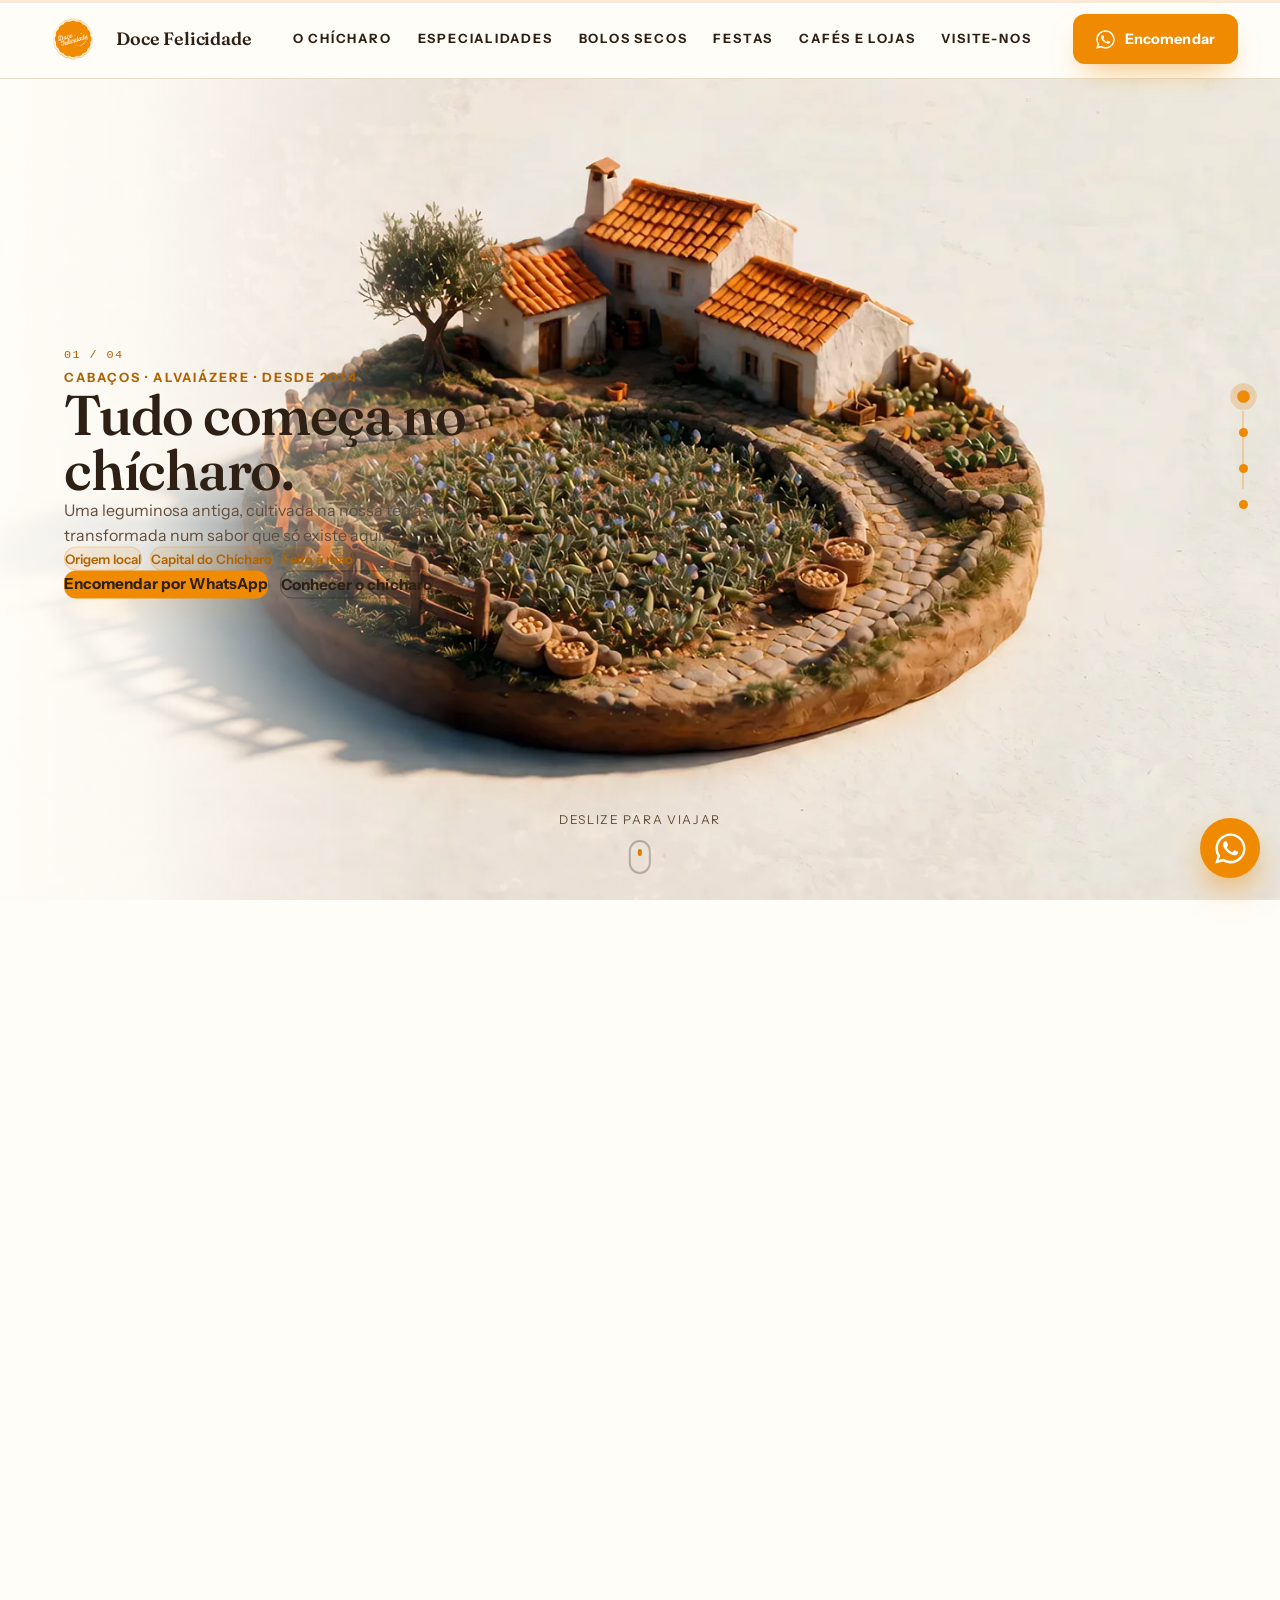
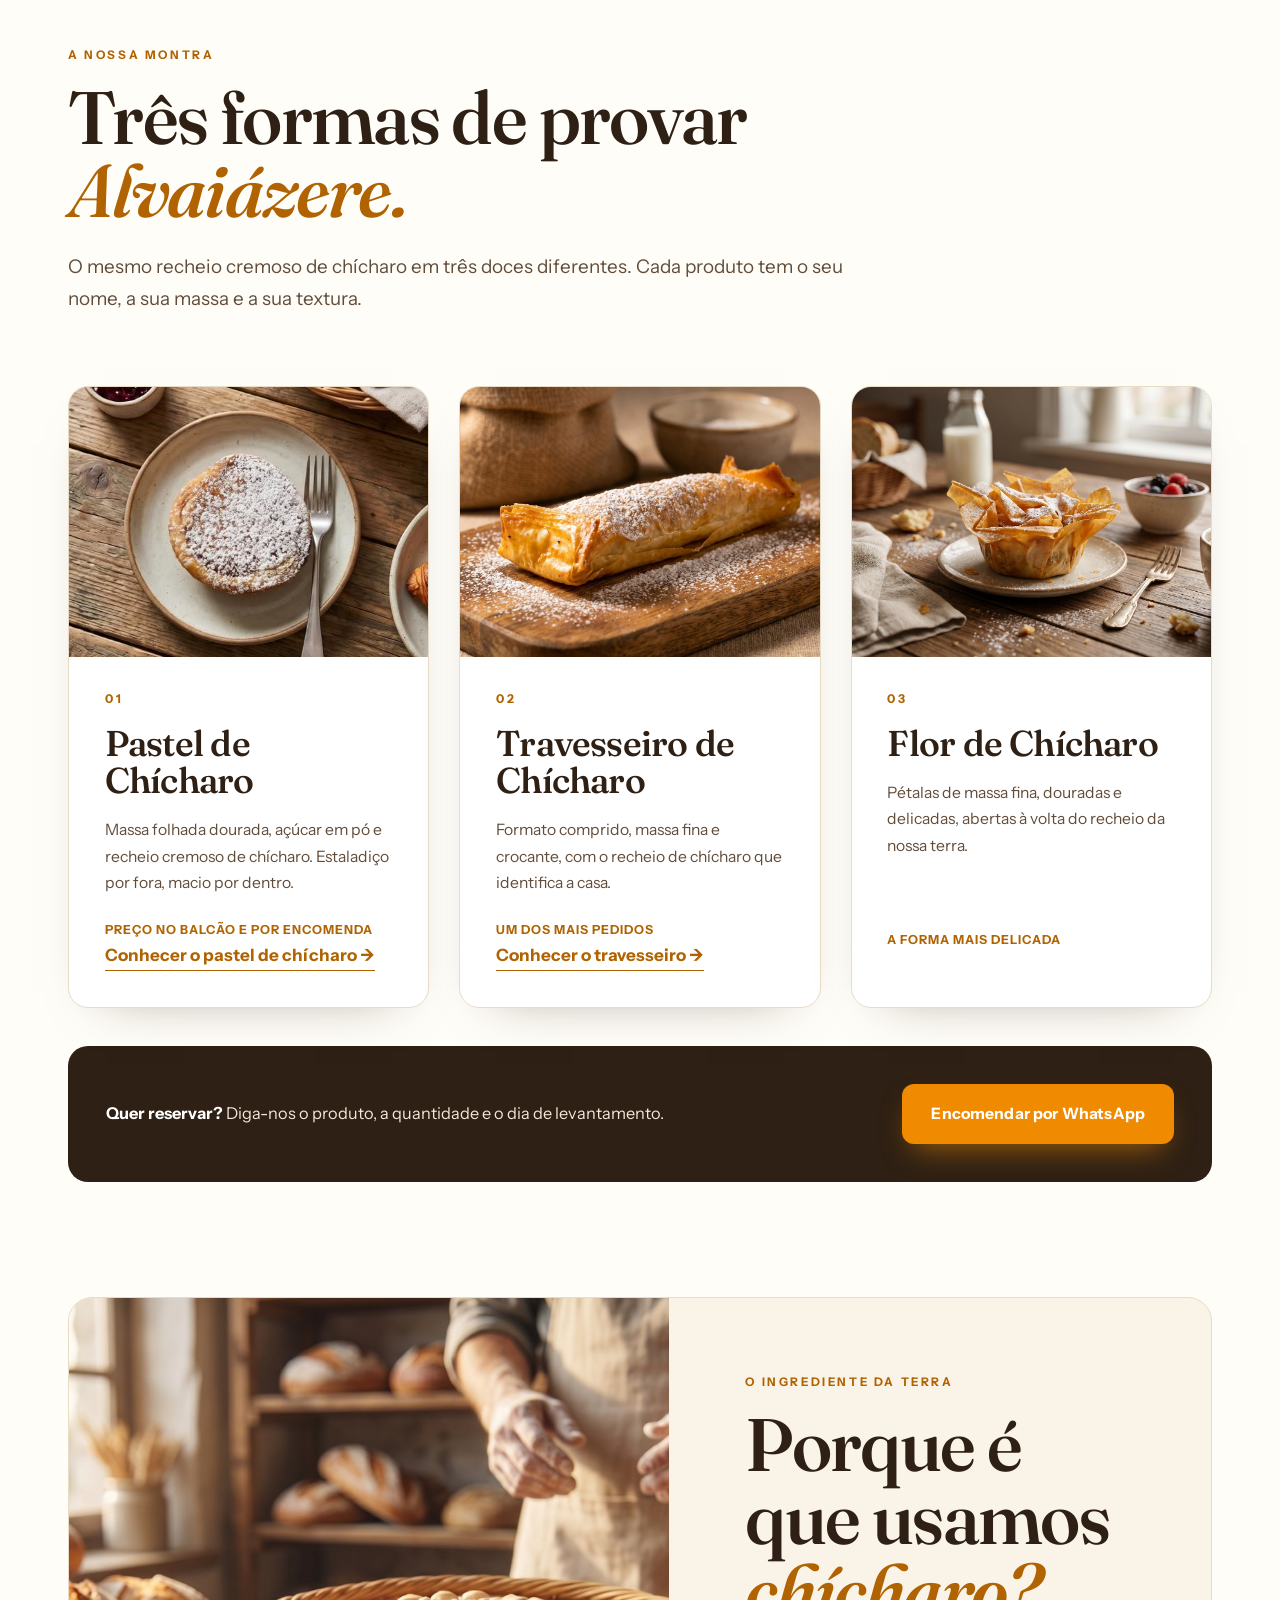
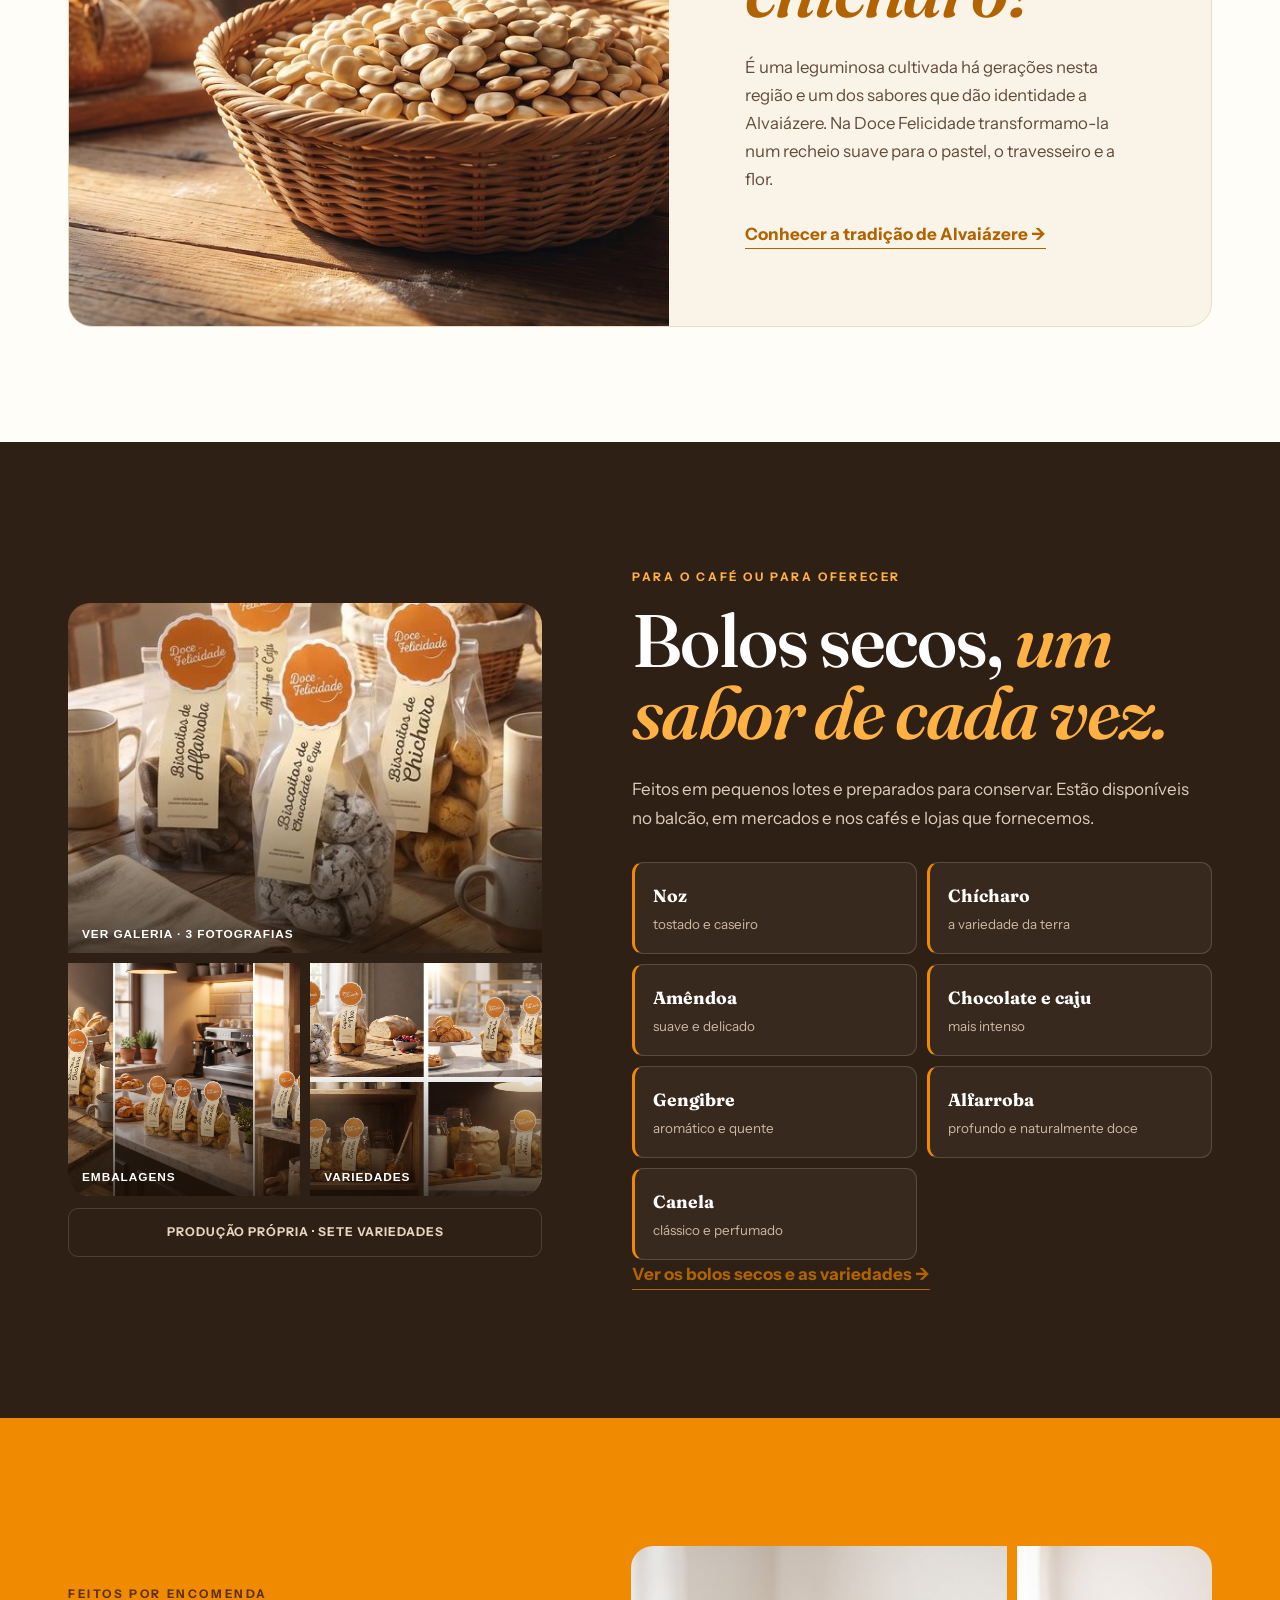
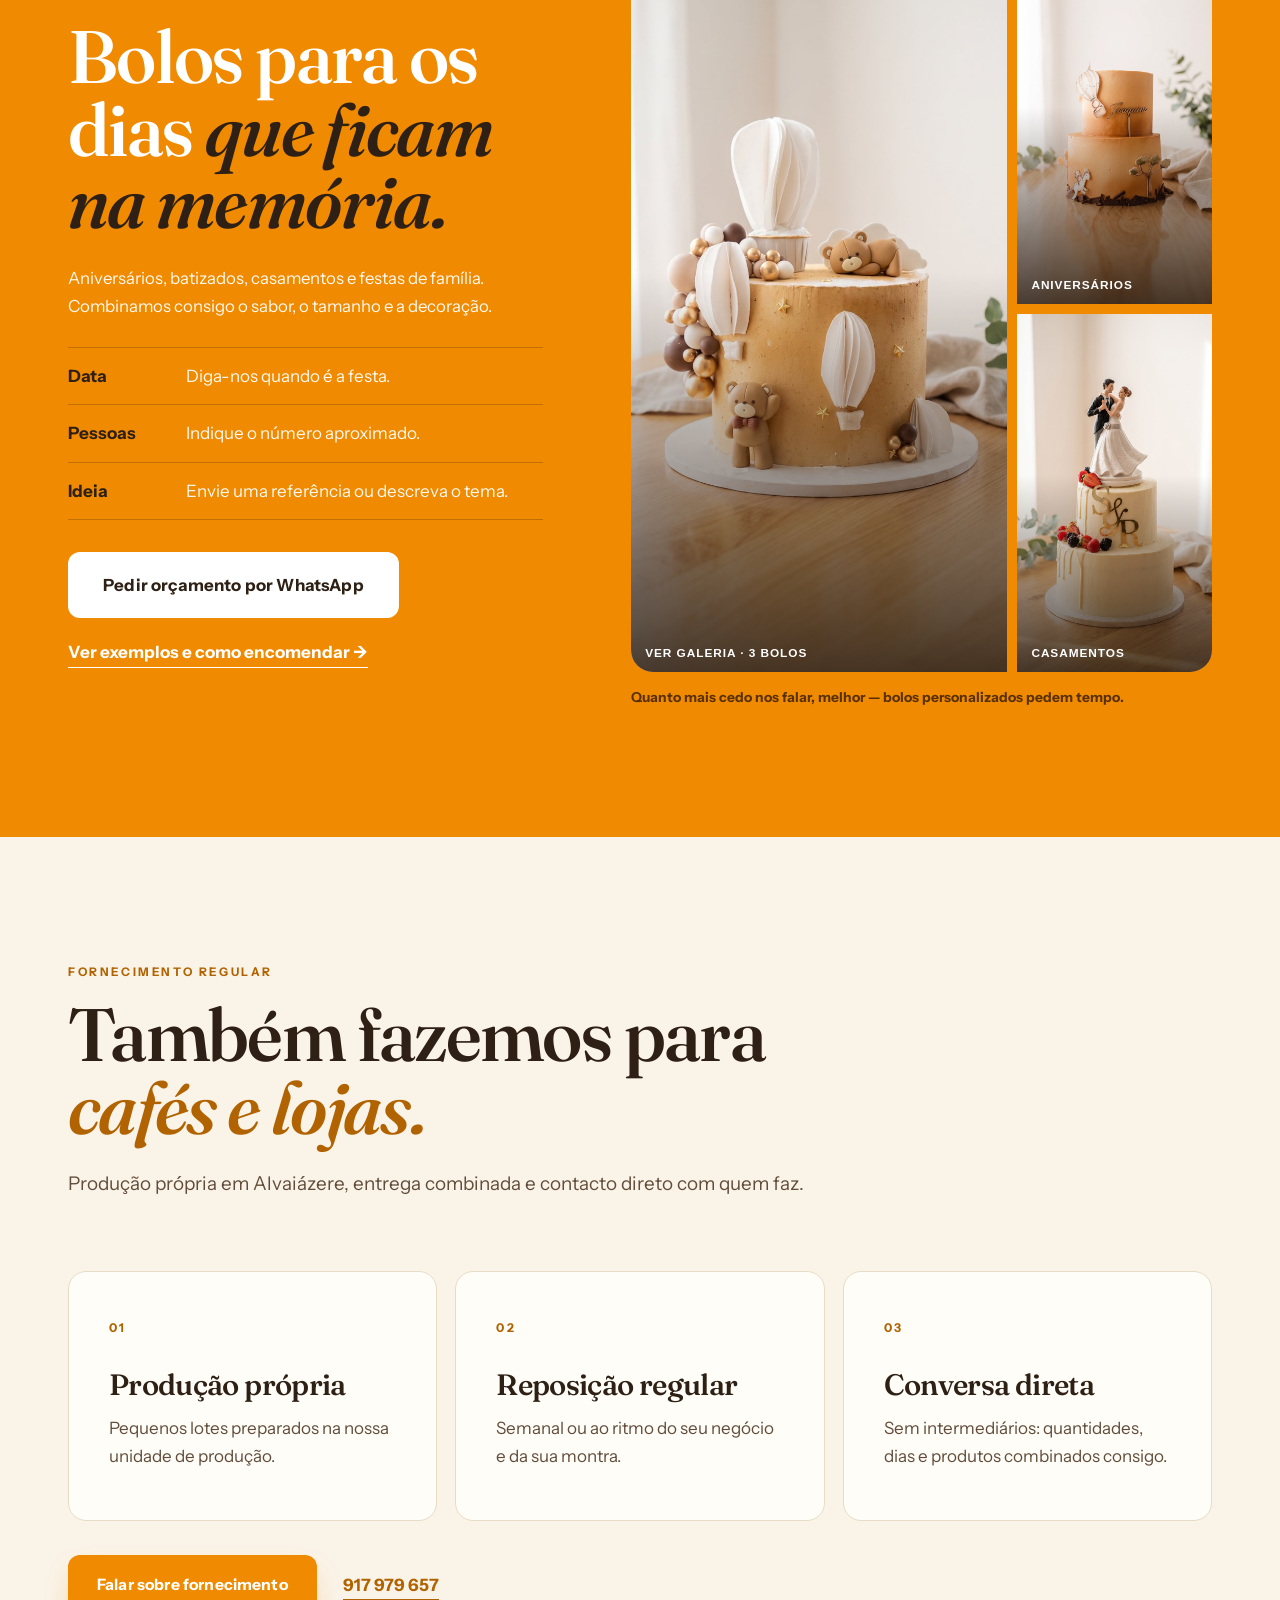
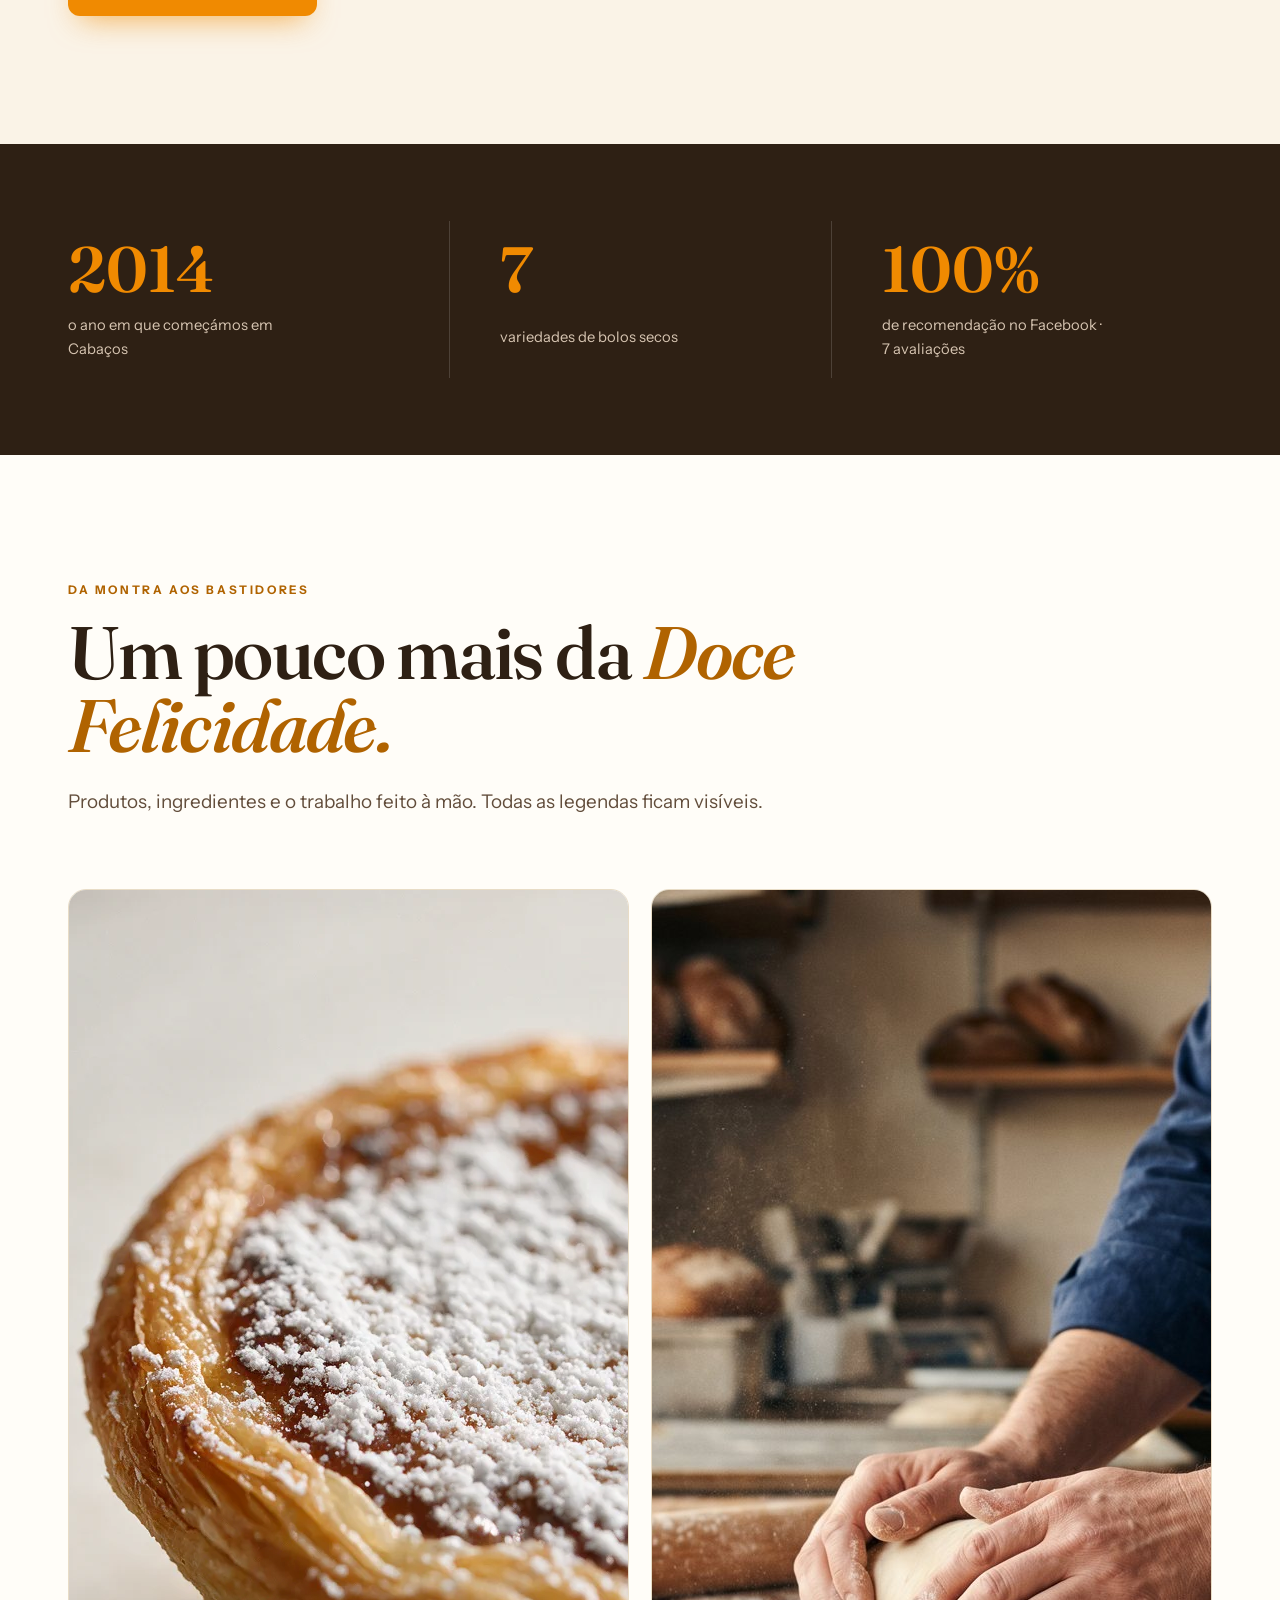
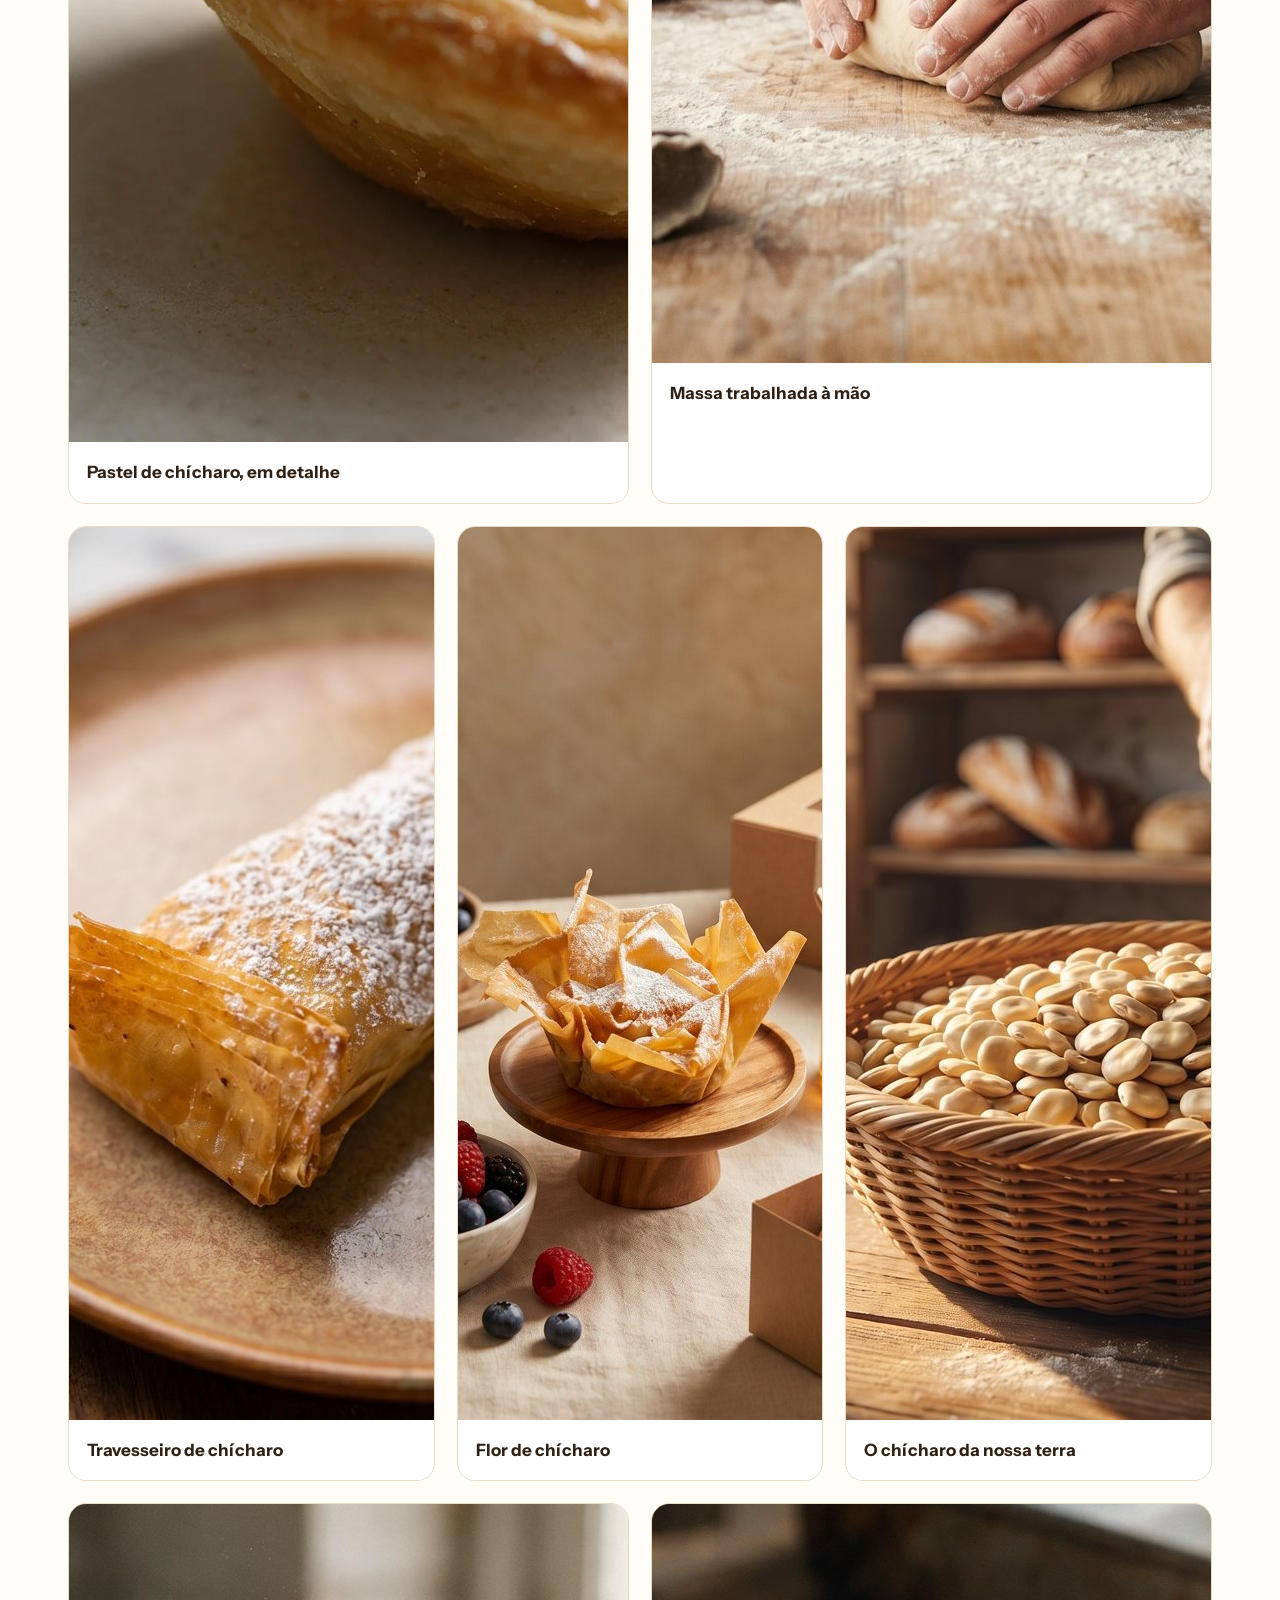
==== commit b93b06cf: "Repetir desbloqueio de video no Safari movel" ====
--- a/index.html
+++ b/index.html
@@ -24,7 +24,7 @@
   <link rel="preconnect" href="https://fonts.googleapis.com" />
   <link rel="preconnect" href="https://fonts.gstatic.com" crossorigin />
   <link href="https://fonts.googleapis.com/css2?family=Fraunces:ital,opsz,wght@0,9..144,400..700;1,9..144,400..700&family=Instrument+Sans:ital,wght@0,400..700;1,400..700&display=swap" rel="stylesheet" />
-  <link rel="stylesheet" href="styles.css?v=20260718-4" />
+  <link rel="stylesheet" href="styles.css?v=20260718-5" />
   <script type="application/ld+json">
   {
     "@context": "https://schema.org",
@@ -287,9 +287,9 @@
           <p>Produtos, ingredientes e o trabalho feito à mão. Todas as legendas ficam visíveis.</p>
         </header>
         <div class="gallery-grid">
-          <figure class="gallery-item gallery-item--wide" data-lightbox data-gallery="galeria-geral" data-full="imagens/especialidades-trio.webp" data-cap="Pastel, travesseiro e flor de chícharo">
-            <img src="imagens/especialidades-trio.webp" alt="Pastel, travesseiro e flor de chícharo" width="2048" height="1152" loading="lazy" />
-            <figcaption>As três especialidades</figcaption>
+          <figure class="gallery-item gallery-item--wide" data-lightbox data-gallery="galeria-geral" data-full="imagens/pastel-fiel.webp" data-cap="Pastel de chícharo em detalhe">
+            <img src="imagens/pastel-fiel.webp" alt="Três fotografias do pastel de chícharo" width="2048" height="1152" loading="lazy" />
+            <figcaption>Pastel de chícharo, em detalhe</figcaption>
           </figure>
           <figure class="gallery-item gallery-item--wide" data-lightbox data-gallery="galeria-geral" data-full="imagens/bastidores-1.jpg" data-cap="Massa trabalhada à mão">
             <img src="imagens/bastidores-1.jpg" alt="Mãos a trabalhar a massa artesanalmente" width="1600" height="1073" loading="lazy" />
@@ -422,7 +422,7 @@
 
   <!-- ===== SCRIPTS ===== -->
   <script src="vendor/lenis.min.js"></script>
-  <script src="scroll-world-engine.js?v=20260718-4"></script>
+  <script src="scroll-world-engine.js?v=20260719-1"></script>
   <script>
     mountScrollWorld(document.getElementById("scroll-world"), {
       hint: "Deslize para viajar",
--- a/styles.css
+++ b/styles.css
@@ -906,6 +906,7 @@
     object-fit: contain;
   }
   .product-gallery--dry button { background: #37271a; }
+  .product-gallery--dry .product-gallery__main { order: 3; }
   .product-gallery--cakes button { background: #d97700; }
   .gallery-grid {
     display: flex;
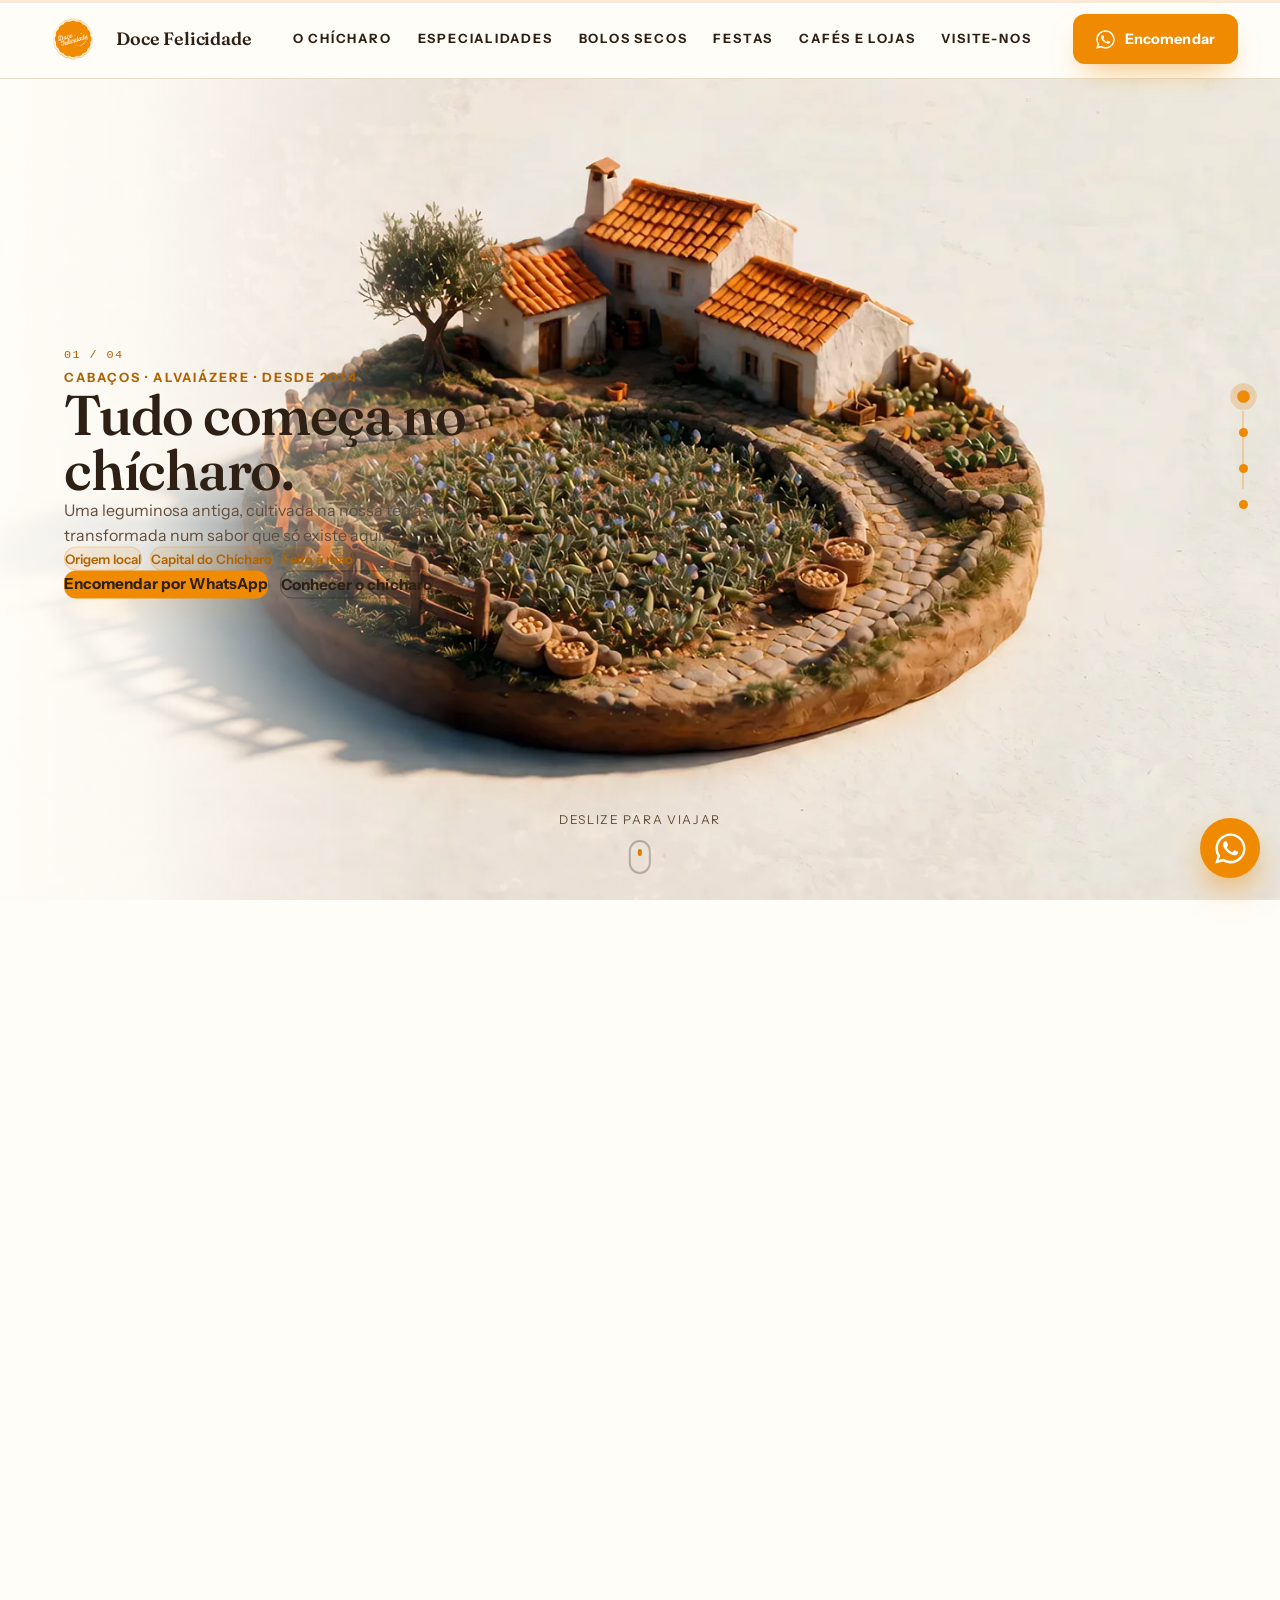
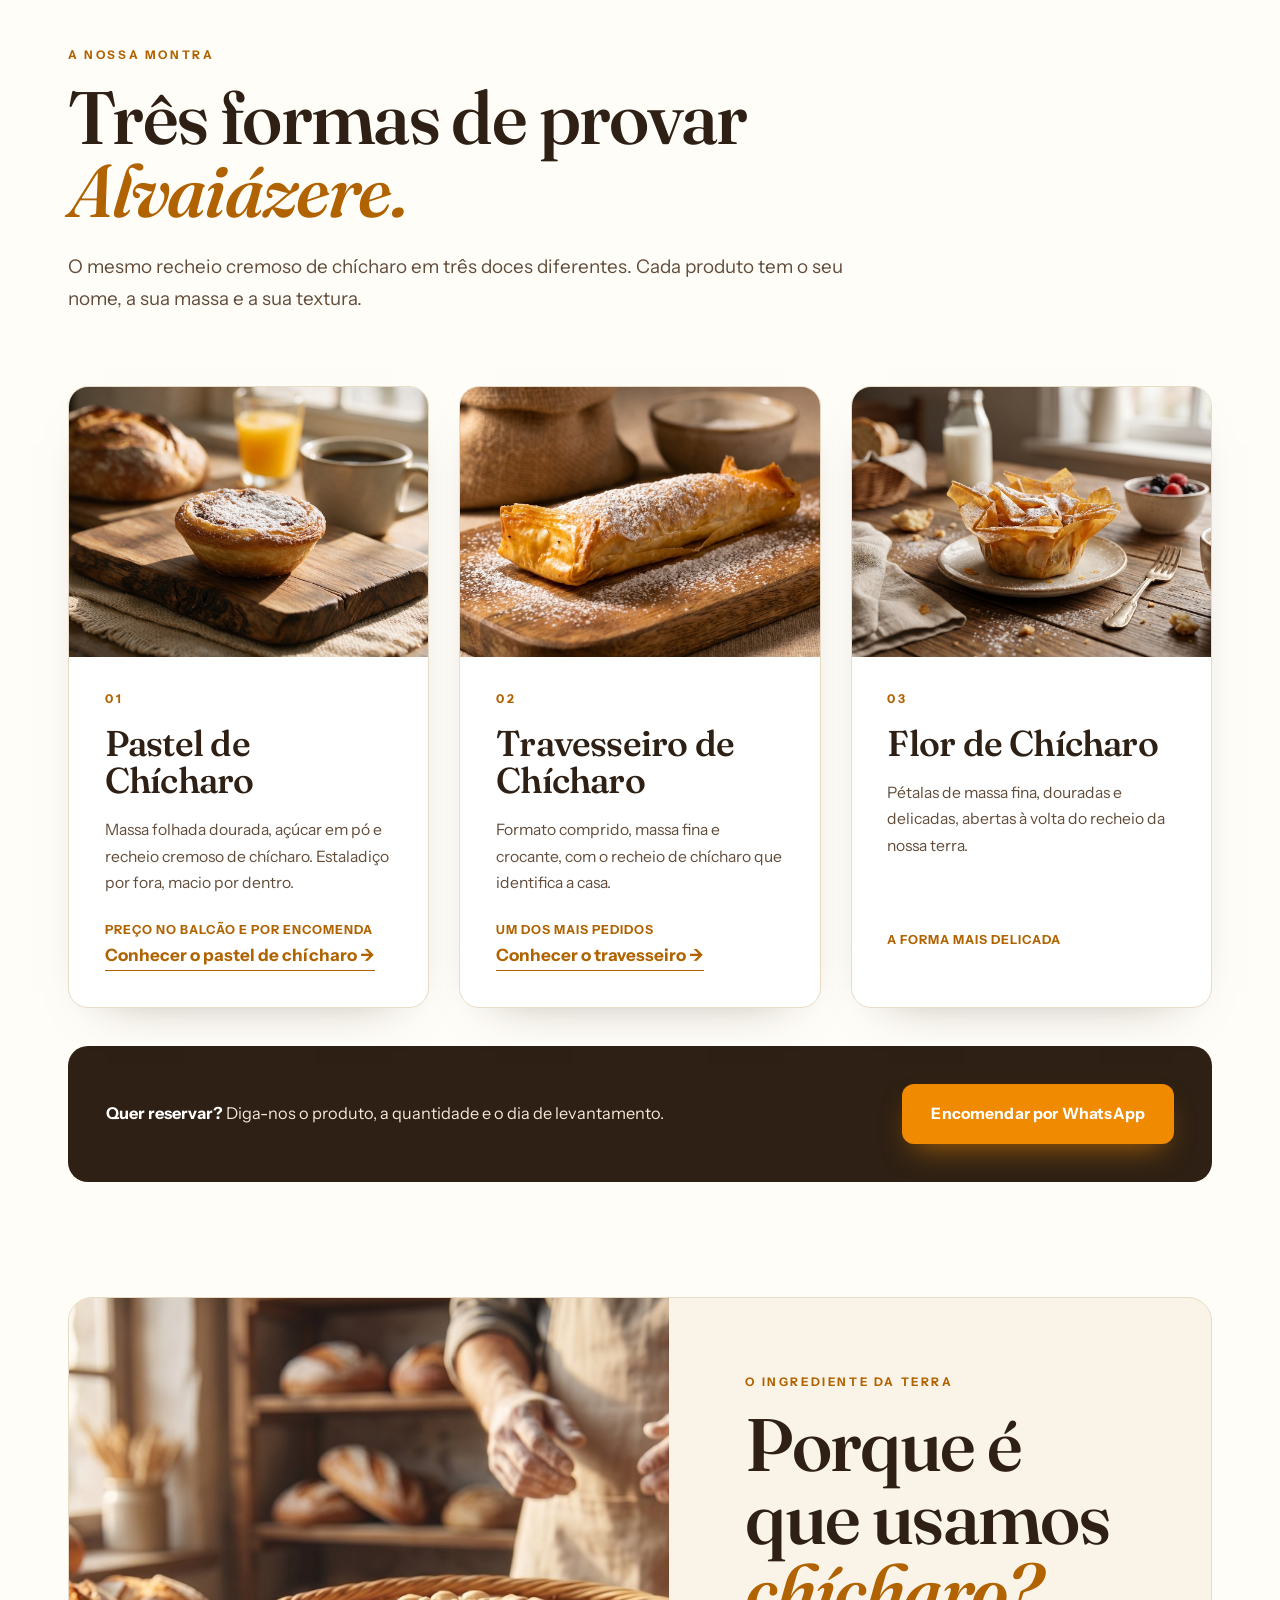
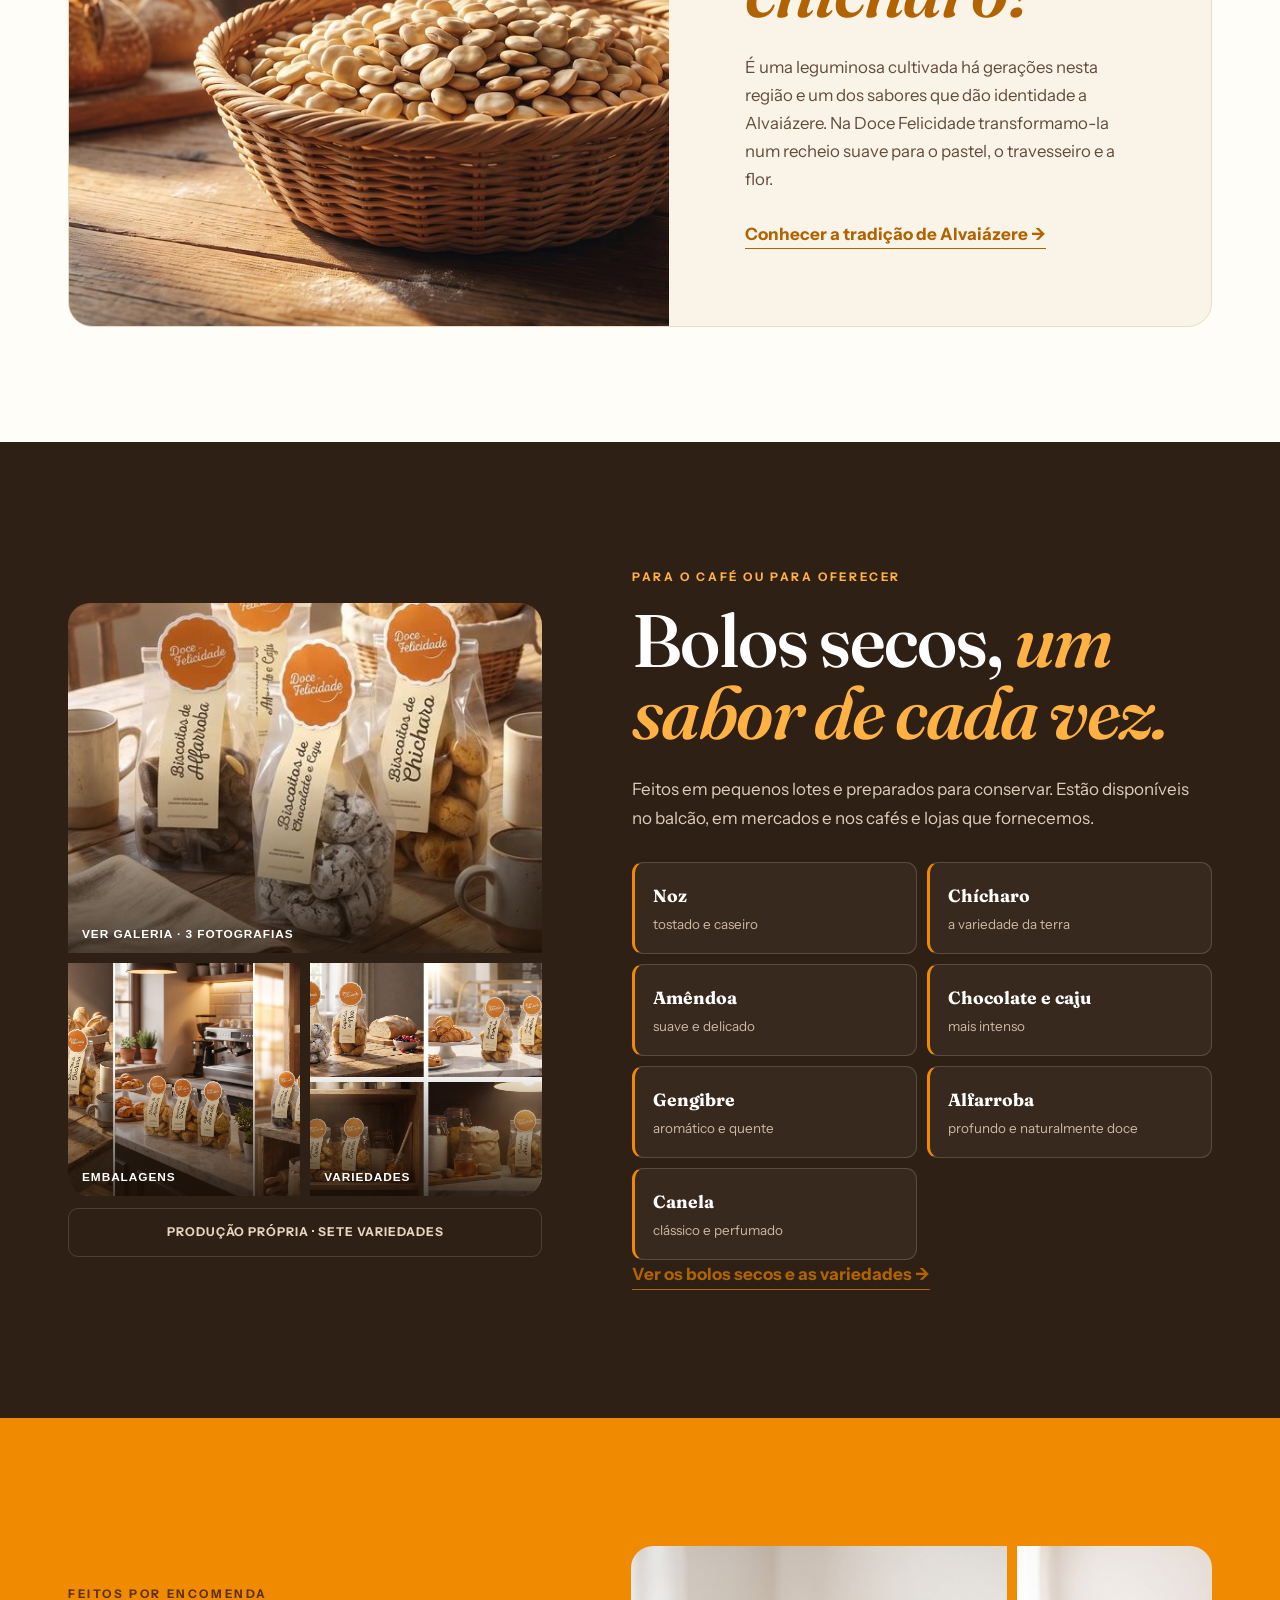
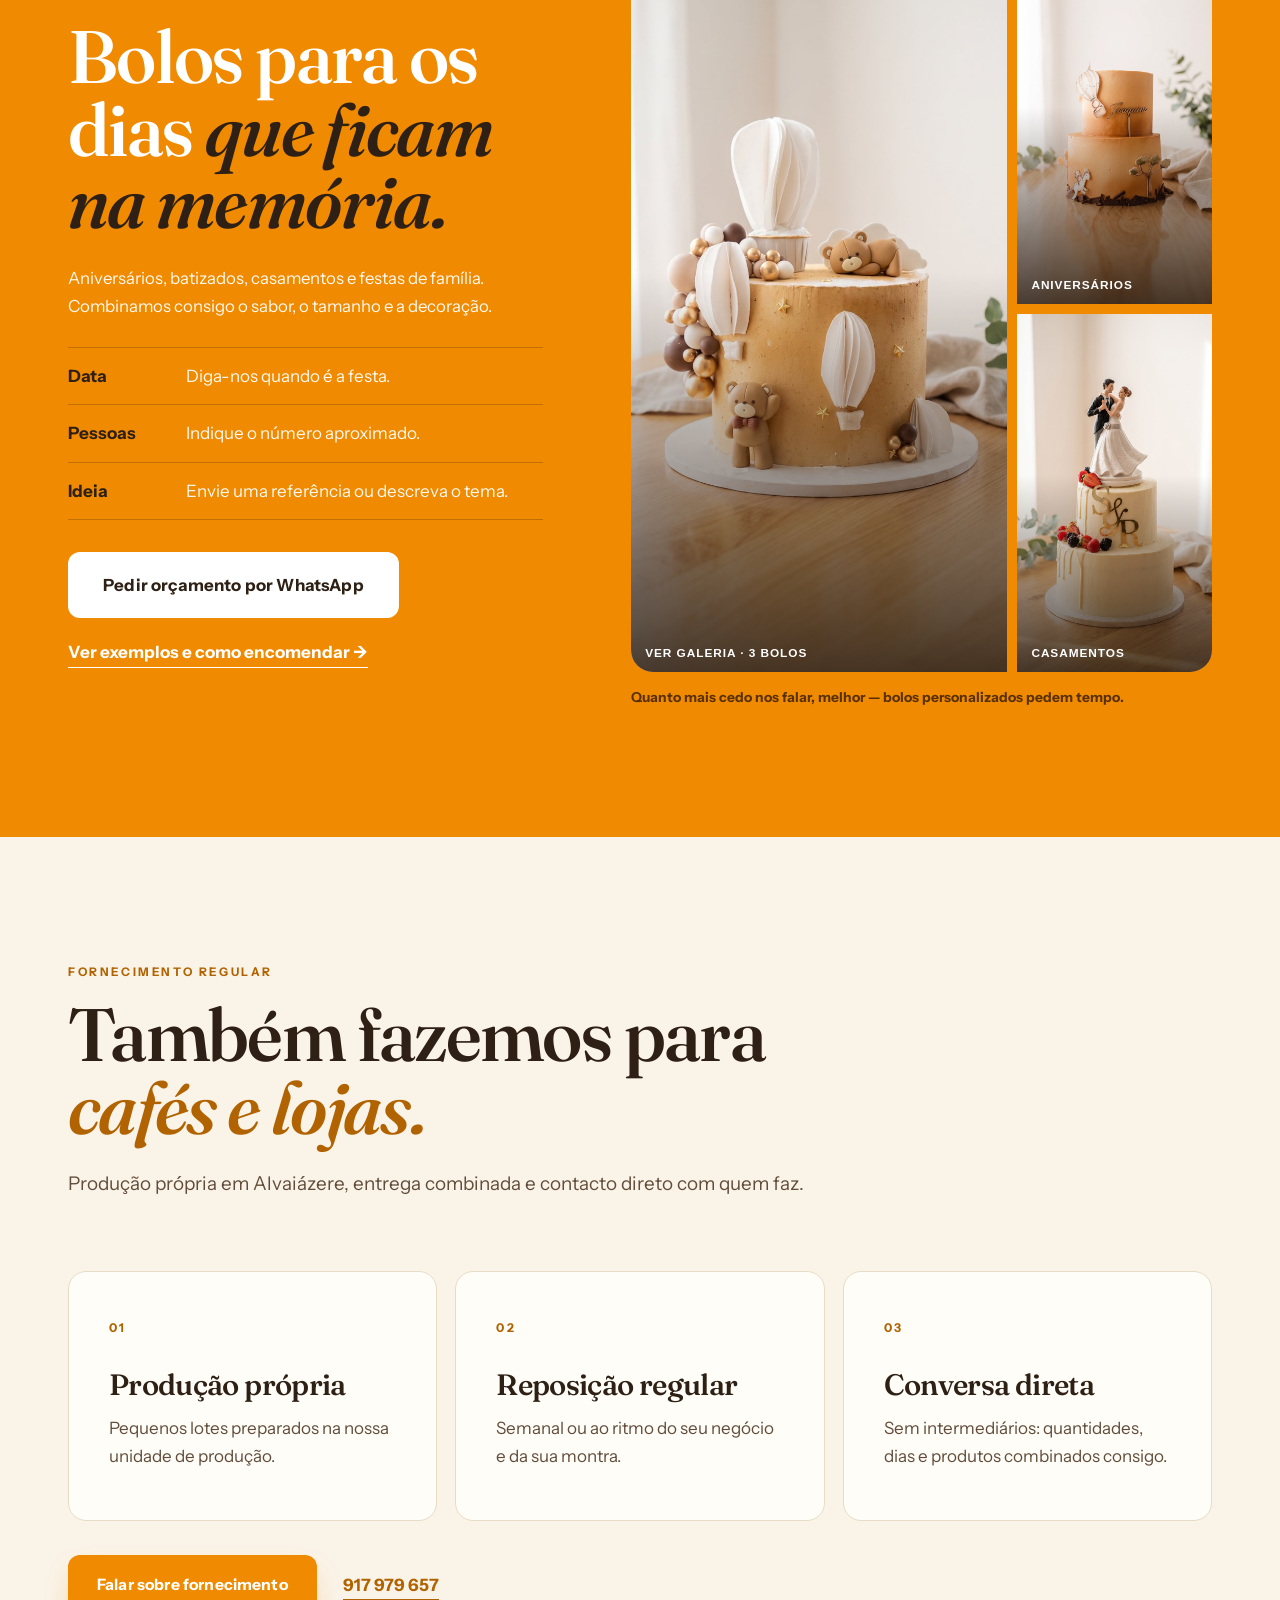
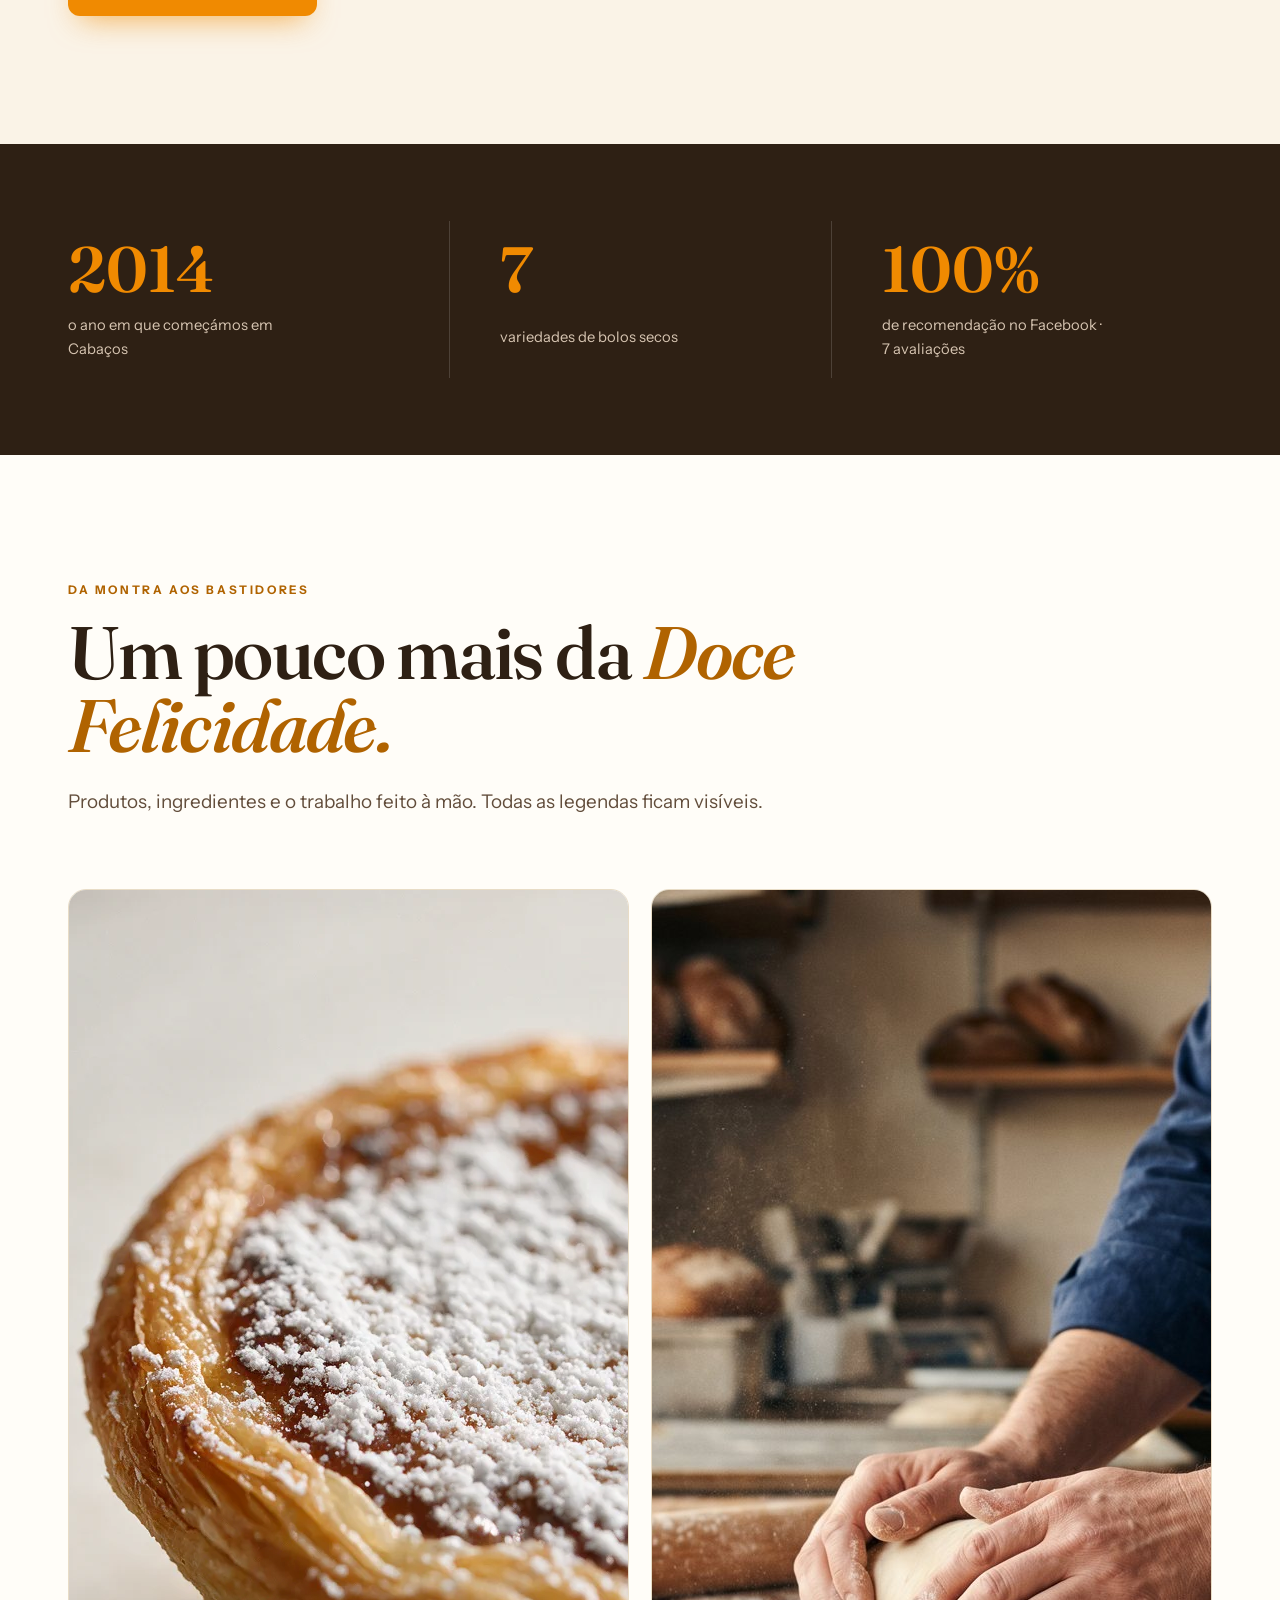
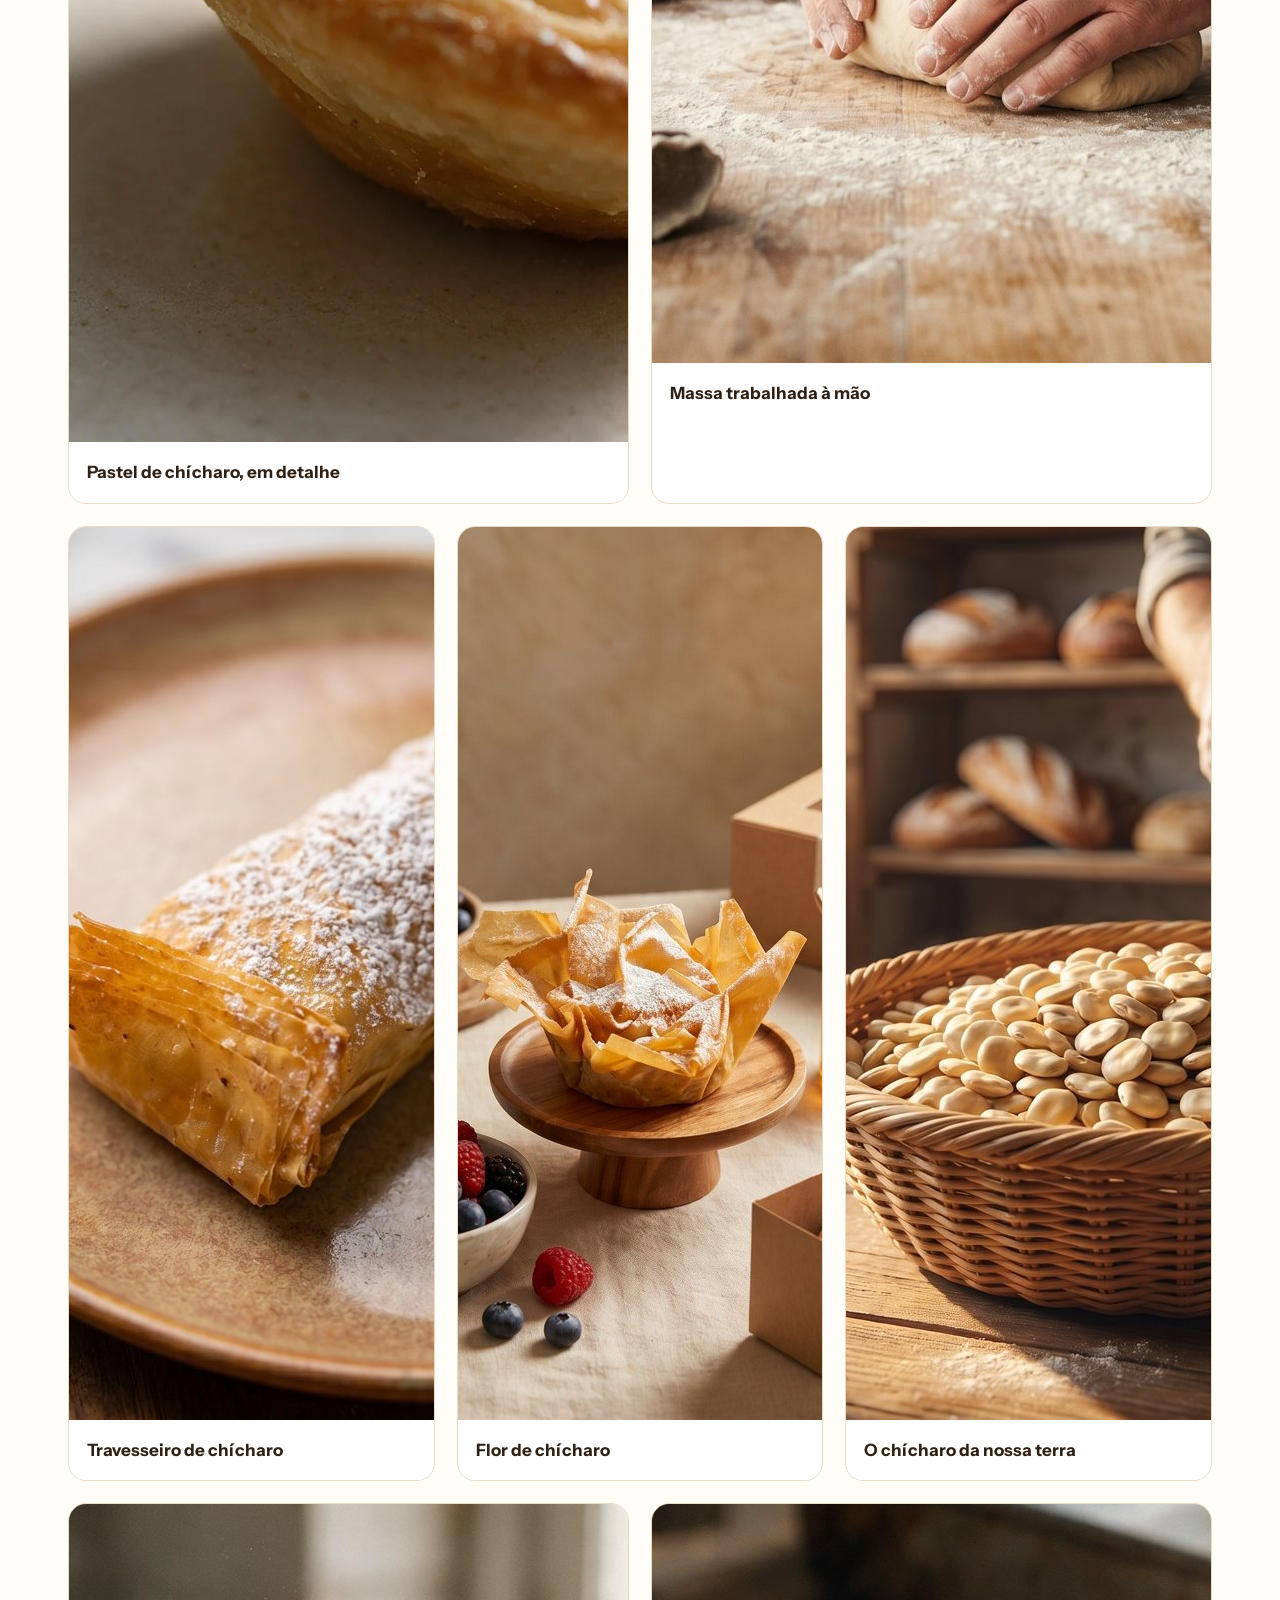
==== commit 4b27418a: "Cartao do pastel na horizontal e pagina de diagnostico de video O cartao do pastel de chicharo era a" ====
--- a/index.html
+++ b/index.html
@@ -24,7 +24,7 @@
   <link rel="preconnect" href="https://fonts.googleapis.com" />
   <link rel="preconnect" href="https://fonts.gstatic.com" crossorigin />
   <link href="https://fonts.googleapis.com/css2?family=Fraunces:ital,opsz,wght@0,9..144,400..700;1,9..144,400..700&family=Instrument+Sans:ital,wght@0,400..700;1,400..700&display=swap" rel="stylesheet" />
-  <link rel="stylesheet" href="styles.css?v=20260718-5" />
+  <link rel="stylesheet" href="styles.css?v=20260802-1" />
   <script type="application/ld+json">
   {
     "@context": "https://schema.org",
@@ -124,8 +124,8 @@
         </header>
 
         <div class="signature-grid">
-          <article class="signature-card signature-card--pastel-solo">
-            <img src="imagens/pastel-card.jpg" alt="Pastel de chícharo servido sozinho" width="520" height="880" loading="lazy" />
+          <article class="signature-card">
+            <img src="imagens/pastel-card.jpg?v=20260802" alt="Pastel de chícharo servido sozinho" width="1600" height="900" loading="lazy" />
             <div class="signature-card__body">
               <span class="product-number">01</span>
               <h3>Pastel de Chícharo</h3>
@@ -422,7 +422,7 @@
 
   <!-- ===== SCRIPTS ===== -->
   <script src="vendor/lenis.min.js"></script>
-  <script src="scroll-world-engine.js?v=20260719-1"></script>
+  <script src="scroll-world-engine.js?v=20260802-1"></script>
   <script>
     mountScrollWorld(document.getElementById("scroll-world"), {
       hint: "Deslize para viajar",
--- a/styles.css
+++ b/styles.css
@@ -854,11 +854,6 @@
     height: auto;
     aspect-ratio: 16 / 9;
     object-fit: cover;
-  }
-  .signature-card--pastel-solo > img {
-    object-fit: contain;
-    object-position: center;
-    background: #f1e3d0;
   }
   .signature-card__body { min-height: 0; }
   .availability { margin-top: 24px; }
